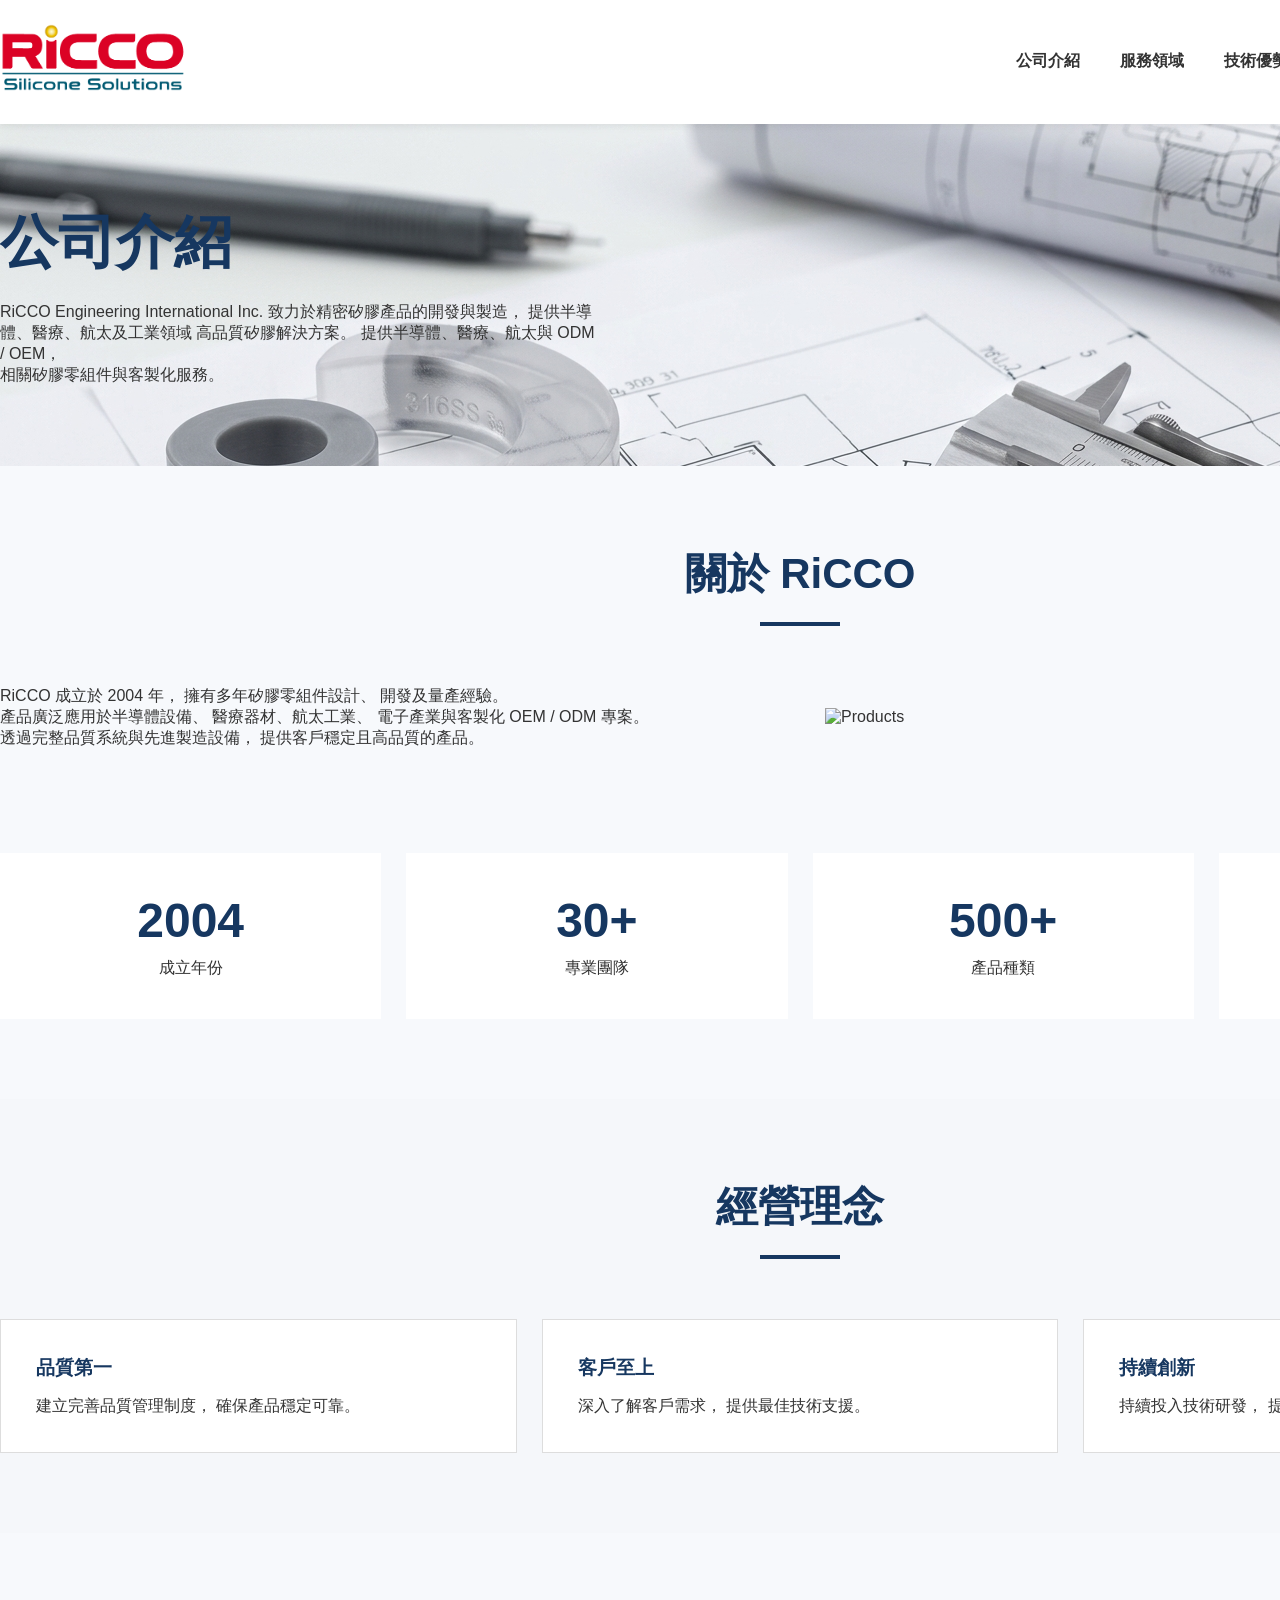
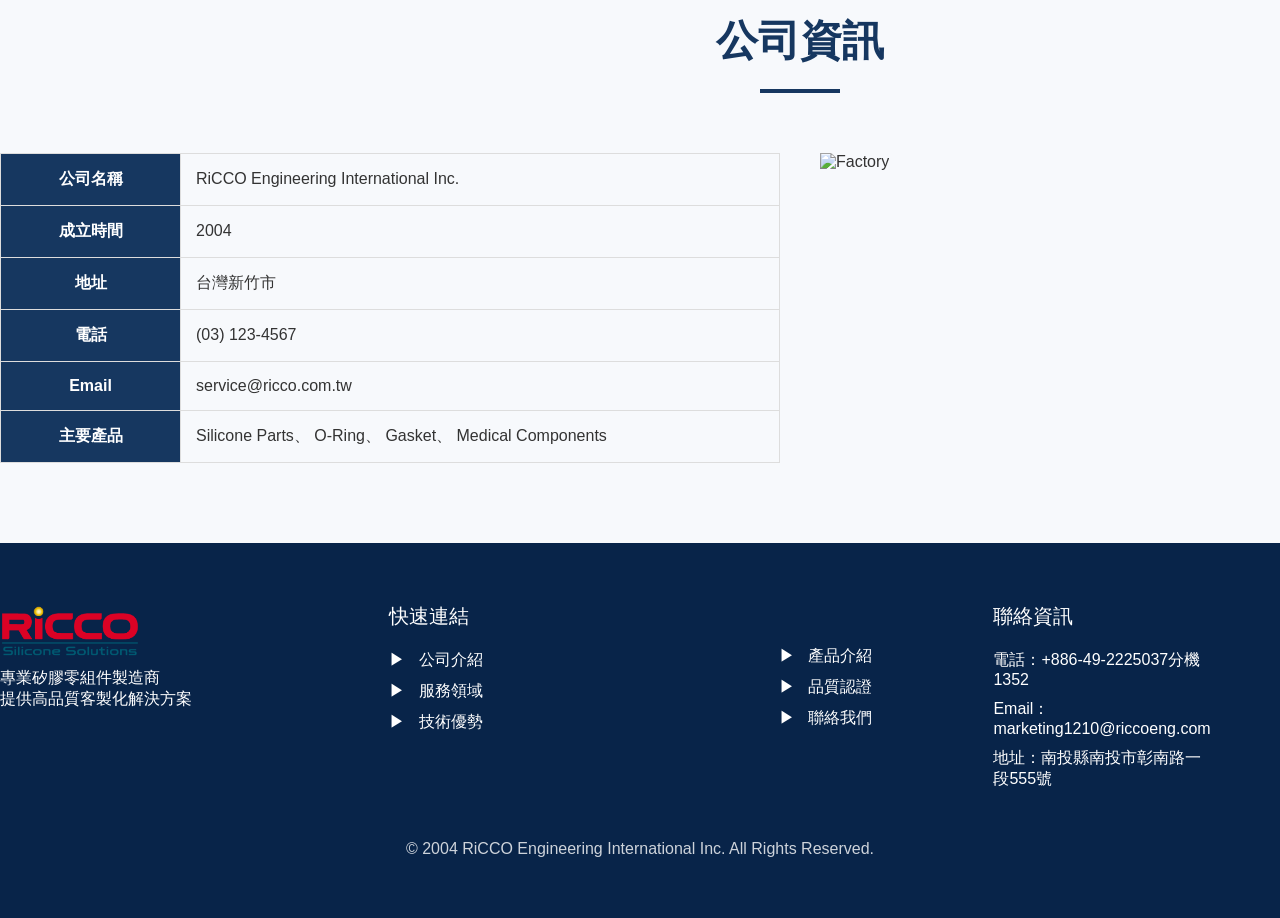
==== company.html @ f5ce6736 "Add files via upload" ====
<!DOCTYPE html>
<html lang="zh-Hant">

<head>
<meta charset="UTF-8">
<meta name="viewport" content="width=device-width, initial-scale=1.0">

<title>公司介紹 | RiCCO Engineering</title>

<link rel="stylesheet" href="css/style.css">

</head>

<body>

<!-- Header -->

<header>
    <div class="navbar">

        <div class="logo">
		<a href="index.html">
			<img src="images/RiCCO-LOGO(去背).png" alt="回到首頁" width="40%">
		</a>
        </div>

        <ul class="menu">
            <li><a href="company.html">公司介紹</a></li>
            <li><a href="#">服務領域</a></li>
            <li><a href="#">技術優勢</a></li>
            <li><a href="product.html">產品介紹</a></li>
            <li><a href="quality.html">品質認證</a></li>	
            <li><a href="#">聯絡我們</a></li>
        </ul>

    </div>
</header>

<!-- Banner -->

<section class="company-banner"
style="background-image:url('images/客製開發件.png');">

<div class="hero-content">
	<div class="hero-text">
		<h1>
			公司介紹
		</h1>
		<p> 
			RiCCO Engineering International Inc.
            致力於精密矽膠產品的開發與製造&#65292;
            提供半導體&#12289;醫療&#12289;航太及工業領域
            高品質矽膠解決方案。
		
		
		提供半導體&#12289;醫療&#12289;航太與 ODM / OEM&#65292;<br>
			相關矽膠零組件與客製化服務&#12290;
		</p>
	</div>	
</div>

</section>

<!-- About -->



<!-- Company Statistics -->

<section class="company-statistics">

    <div class="container">

        <h2 class="section-title">
            關於 RiCCO
        </h2>	
		
		
		<div class="about-grid">
		<div>
			<p>
				RiCCO 成立於 2004 年，
				擁有多年矽膠零組件設計、
				開發及量產經驗。
			</p>
			<p>
				產品廣泛應用於半導體設備、
				醫療器材、航太工業、
				電子產業與客製化 OEM / ODM 專案。
			</p>
			<p>
				透過完整品質系統與先進製造設備，
				提供客戶穩定且高品質的產品。
			</p>
		</div>

		<div>
			<img src="images/product-family.jpg"
				 alt="Products">
		</div>
		<br>
		<br>
		<br>
        </div>
		
		
		
		
		
		

        <div class="stats-grid">

            <div class="stat-card">

                <div class="number">
                    2004
                </div>

                <div class="title">
                    成立年份
                </div>

            </div>

            <div class="stat-card">

                <div class="number">
                    30+
                </div>

                <div class="title">
                    專業團隊
                </div>

            </div>

            <div class="stat-card">

                <div class="number">
                    500+
                </div>

                <div class="title">
                    產品種類
                </div>

            </div>

            <div class="stat-card">

                <div class="number">
                    15+
                </div>

                <div class="title">
                    外銷國家
                </div>

            </div>

        </div>

    </div>

</section>

<!-- Vision -->

<section class="vision-section">

    <div class="container">

        <h2 class="section-title">
            經營理念
        </h2>

        <div class="vision-grid">

            <div class="vision-card">

                <h3>品質第一</h3>

                <p>
                    建立完善品質管理制度，
                    確保產品穩定可靠。
                </p>

            </div>

            <div class="vision-card">

                <h3>客戶至上</h3>

                <p>
                    深入了解客戶需求，
                    提供最佳技術支援。
                </p>

            </div>

            <div class="vision-card">

                <h3>持續創新</h3>

                <p>
                    持續投入技術研發，
                    提升市場競爭力。
                </p>

            </div>

        </div>

    </div>

</section>

<!-- Factory Information -->

<section class="company-information">

    <div class="container">

        <h2 class="section-title">
            公司資訊
        </h2>

        <div class="info-grid">

            <div>

                <table class="info-table">

                    <tr>
                        <th>公司名稱</th>
                        <td>RiCCO Engineering International Inc.</td>
                    </tr>

                    <tr>
                        <th>成立時間</th>
                        <td>2004</td>
                    </tr>

                    <tr>
                        <th>地址</th>
                        <td>台灣新竹市</td>
                    </tr>

                    <tr>
                        <th>電話</th>
                        <td>(03) 123-4567</td>
                    </tr>

                    <tr>
                        <th>Email</th>
                        <td>service@ricco.com.tw</td>
                    </tr>

                    <tr>
                        <th>主要產品</th>
                        <td>
                            Silicone Parts、
                            O-Ring、
                            Gasket、
                            Medical Components
                        </td>
                    </tr>

                </table>

            </div>

            <div>

                <img src="images/factory.jpg"
                     class="factory-image"
                     alt="Factory">

            </div>

        </div>

    </div>

</section>

<!-- Footer -->

<footer>

<div class="footer-grid">

<div>
	<div class="logo">
	<img src="images/RiCCO-LOGO(去背).png" width="40%">
	</div>

<p>
專業矽膠零組件製造商<br>提供高品質客製化解決方案
</p>
</div>

<div>
<div class="footer-title">快速連結</div>
<ul>
<li>&#9654 &nbsp; 公司介紹</li>
<li>&#9654 &nbsp; 服務領域</li>
<li>&#9654 &nbsp; 技術優勢</li>
</ul>
</div>

<div>
<div class="footer-title">&nbsp;</div>
<ul>
<li>&#9654 &nbsp; 產品介紹</li>
<li>&#9654 &nbsp; 品質認證</li>
<li>&#9654 &nbsp; 聯絡我們</li>
</ul>
</div>

<div>
<div class="footer-title">聯絡資訊</div>
<ul>
<li>電話：+886-49-2225037分機1352</li>
<li>Email：marketing1210@riccoeng.com</li>
<li>地址：南投縣南投市彰南路一段555號</li>
</ul>
</div>

</div>

<div class="copyright">
© 2004 RiCCO Engineering International Inc. All Rights Reserved.
</div>

</footer>

</body>

</html>
---- css/style.css ----
*{
    margin:0;
    padding:0;
    box-sizing:border-box;
    font-family:'Inter', 'Noto Sans TC',sans-serif;
}

body{
    background:#f5f7fa;
    color:#333;
}


/* ===== Header ===== */

header{
    background:#fff;
    box-shadow:0 2px 8px rgba(0,0,0,.08);
    position:sticky;
    top:0;
    z-index:1000;
}

.navbar{
    width:1600px; /* 1200px */
    margin:auto;
    display:flex;
    justify-content:space-between;
    align-items:center;
    padding:20px 0;
}

.logo{
    font-size:40px;
    font-weight:bold;
    color:#d71920;
}

.logo span{
    color:#004a99;
    display:block;
    font-size:18px;
}

.menu{
    display:flex;
    list-style:none;
    gap:40px;
}

.menu a{
    text-decoration:none;
    color:#333;
    font-weight:600;
}

.menu a:hover{
    color:#0b4ea2;
}

/* ===== Hero ===== */

.hero{
    height:400px;  /* 650px */
    background-size:cover;
    background-position:center;
    display:flex;
    align-items:center;
}

/*

.hero{
    height:400px; 
    background:    
    url('images/官網首頁.png')
    center/cover;
}

*/

.hero-content{
    width:1600px; /* 1200px */
    margin:auto;
    height:100%;
    display:flex;
    align-items:center;
}

.hero-text{
    max-width:600px;
}

.hero-small{
    color:#6c7a89;
    letter-spacing:2px;
    margin-bottom:20px;
}

.hero h1{
    font-size:64px;
    color:#1b315a;
    line-height:1.3;
}

.hero p{
    margin-top:25px;
    line-height:2;
    font-size:18px;
}

.btn{
    display:inline-block;
    margin-top:35px;
    padding:14px 40px;
    background:#163760;
    color:white;
    text-decoration:none;
}

/* ===== Section ===== */

section{
    padding:80px 0;
}

.container{
    width:1600px; /* 1200px */
    margin:auto;
}

.section-title{
    text-align:center;
    font-size:42px;
    color:#163760;
    margin-bottom:60px;
}

.section-title:after{
    content:"";
    display:block;
    width:80px;
    height:4px;
    background:#163760;
    margin:20px auto;
}

/* ===== Services ===== */

.services{
    display:grid;
    grid-template-columns:repeat(4,1fr);
    gap:30px;
}

.card{
    background:white;
    overflow:hidden;
    box-shadow:0 5px 15px rgba(0,0,0,.08);
    transition:.3s;
}

.card:hover{
    transform:translateY(-8px);
}

.card img{
    width:100%;
    height:220px;
    object-fit:cover;
}

.card-body{
    padding:25px;
    text-align:center;
}

.card-body h3{
    color:#163760;
    margin-bottom:15px;
}




/* ===== Advantages ===== */

.advantages{
    display:grid;
    grid-template-columns:repeat(4,1fr);
    gap:40px;
}

.adv{
	display:flex;
    text-align:center;
    background:white;
    padding:40px 20px;
	gap: 12px;	
	
}

.icon{
    font-size:50px;
    color:#163760;
    margin-bottom:20px;
}

.display-v{
	display:flex;
	flex-direction: column;
	align-items: flex-start;	
}


.adv h4{
    margin-bottom:15px;
}

/* ===== Certifications ===== */

.cert-area{
    background:#eef3f8;
}

.certs{
    display:grid;
    grid-template-columns:repeat(5,1fr);
    gap:20px;
}

.cert{
    background:white;
    padding:30px;
    text-align:center;
}

.cert img{
    width:90px;
    margin-bottom:15px;
}

/* ===== Footer ===== */

footer{
    background:#082449;
    color:white;
    padding:60px 0;
}

.footer-grid{
    width:1600px;  /* 1200px */
    margin:auto;
    display:grid;
    grid-template-columns:2fr 2fr 1fr 1fr 2fr;
    gap:40px;
}

.footer-title{
    margin-bottom:20px;
    font-size:20px;
}

footer ul{
    list-style:none;
}

footer li{
    margin-bottom:10px;
}

footer a{
    color:white;
    text-decoration:none;
}

.copyright{
    text-align:center;
    margin-top:40px;
    opacity:.8;
}

/* ===== Responsive ===== */

@media(max-width:1200px){

.container,
.navbar,
.footer-grid,
.hero-content{
    width:95%;
}

.services,
.advantages,
.certs{
    grid-template-columns:repeat(2,1fr);
}

.hero h1{
    font-size:48px;
}
}

@media(max-width:768px){

.menu{
    display:none;
}

.services,
.advantages,
.certs{
    grid-template-columns:1fr;
}

.hero{
    height:500px;
}

.hero h1{
    font-size:36px;
}

}

/* =========================
   Quality Page
========================= */
/*
.quality-banner{
    background:#eef4fa;
    padding:80px 0;
}
*/
.quality-banner{
    height:400px;  /* 650px */
    background-size:cover;
    background-position:center;
    display:flex;
    align-items:center;
}

.quality-banner h1{
    color:#163760;
    font-size:58px;
}

.cert-summary{
    padding:80px 0;
}

.cert-icons{
    display:grid;
    grid-template-columns:repeat(5,1fr);
    gap:25px;
}

.cert-icon{
    background:white;
    border:1px solid #ddd;
    text-align:center;
    padding:30px;
}

.cert-icon img{
    height:80px;
    margin:auto;
}

.cert-gallery{
    background:#fafafa;
    padding:80px 0;
}

.gallery-grid{
    display:grid;
    grid-template-columns:repeat(4,1fr);
    gap:25px;
}

.gallery-card{
    background:white;
    border:1px solid #ddd;
}

.gallery-card img{
    height:280px;
    width:100%;
    object-fit:contain;
}

.gallery-info{
    padding:20px;
}


/* =========================
   Product Page
========================= */

/*
.product-banner{
    background:#eef4fa;
    padding:80px 0;
}
*/

.product-banner{
    height:400px;  /* 650px */
    background-size:cover;
    background-position:center;
    display:flex;
    align-items:center;
}

.product-banner h1{
    color:#163760;
    font-size:58px;
}

.product-category{
    padding:80px 0;
}

.category-grid{
    display:grid;
    grid-template-columns:repeat(3,1fr);
    gap:25px;
}

.category-card{
    border:1px solid #ddd;
    background:white;
    transition:.3s;
}

.category-card:hover{
    transform:translateY(-5px);
}

.category-card.active{
    border:3px solid #163760;
}

.category-card img{
    height:220px;
    width:100%;
    object-fit:cover;
}

.category-card h3{
    padding:15px;
    color:#163760;
}

.category-card p{
    padding:0 15px 20px;
}

/* =========================
   Product Gallery
========================= */

.product-section{
    background:#fafafa;
    padding:80px 0;
}

.product-grid{
    display:grid;
    grid-template-columns:repeat(4,1fr);
    gap:25px;
}

.product-card{
    background:white;
    border:1px solid #ddd;
    text-align:center;
    padding:20px;
}

.product-card img{
    height:180px;
    object-fit:contain;
}

/* =========================
   Custom Capability
========================= */

.custom-section{
    padding:80px 0;
}

.custom-grid{
    display:grid;
    grid-template-columns:repeat(4,1fr);
    gap:25px;
}

.custom-item{
    background:white;
    border:1px solid #ddd;
    text-align:center;
    padding:30px;
}

.custom-item .icon{
    font-size:48px;
    margin-bottom:15px;
}


/* =========================
   Company Banner
========================= */

.company-banner{
    background:#eef4fa;
    padding:80px 0;
}

.company-banner-grid{
    display:grid;
    grid-template-columns:1fr 1fr;
    gap:50px;
    align-items:center;
}

.company-banner h1{
    font-size:58px;
    color:#163760;
    margin-bottom:20px;
}

/* =========================
   About Company
========================= */

.about-company{
    padding:80px 0;
}

.about-grid{
    display:grid;
    grid-template-columns:1fr 1fr;
    gap:50px;
    align-items:center;
}

.about-grid h2{
    color:#163760;
    margin-bottom:20px;
}

/* =========================
   Company Statistics
========================= */

.company-statistics{
    background:#f7f9fc;
    padding:80px 0;
}

.stats-grid{
    display:grid;
    grid-template-columns:repeat(4,1fr);
    gap:25px;
}

.stat-card{
    background:white;
    text-align:center;
    padding:40px 20px;
}

.stat-card .number{
    font-size:48px;
    color:#163760;
    font-weight:bold;
}

.stat-card .title{
    margin-top:10px;
}

/* =========================
   Vision
========================= */

.vision-section{
    padding:80px 0;
}

.vision-grid{
    display:grid;
    grid-template-columns:repeat(3,1fr);
    gap:25px;
}

.vision-card{
    background:white;
    border:1px solid #ddd;
    padding:35px;
}

.vision-card h3{
    color:#163760;
    margin-bottom:15px;
}

/* =========================
   Company Info
========================= */

.company-information{
    background:#f7f9fc;
    padding:80px 0;
}

.info-grid{
    display:grid;
    grid-template-columns:1fr 1fr;
    gap:40px;
}

.info-table{
    width:100%;
    border-collapse:collapse;
}

.info-table th{
    background:#163760;
    color:white;
    width:180px;
}

.info-table th,
.info-table td{
    border:1px solid #ddd;
    padding:15px;
}

.factory-image{
    width:100%;
    height:100%;
    object-fit:cover;
}
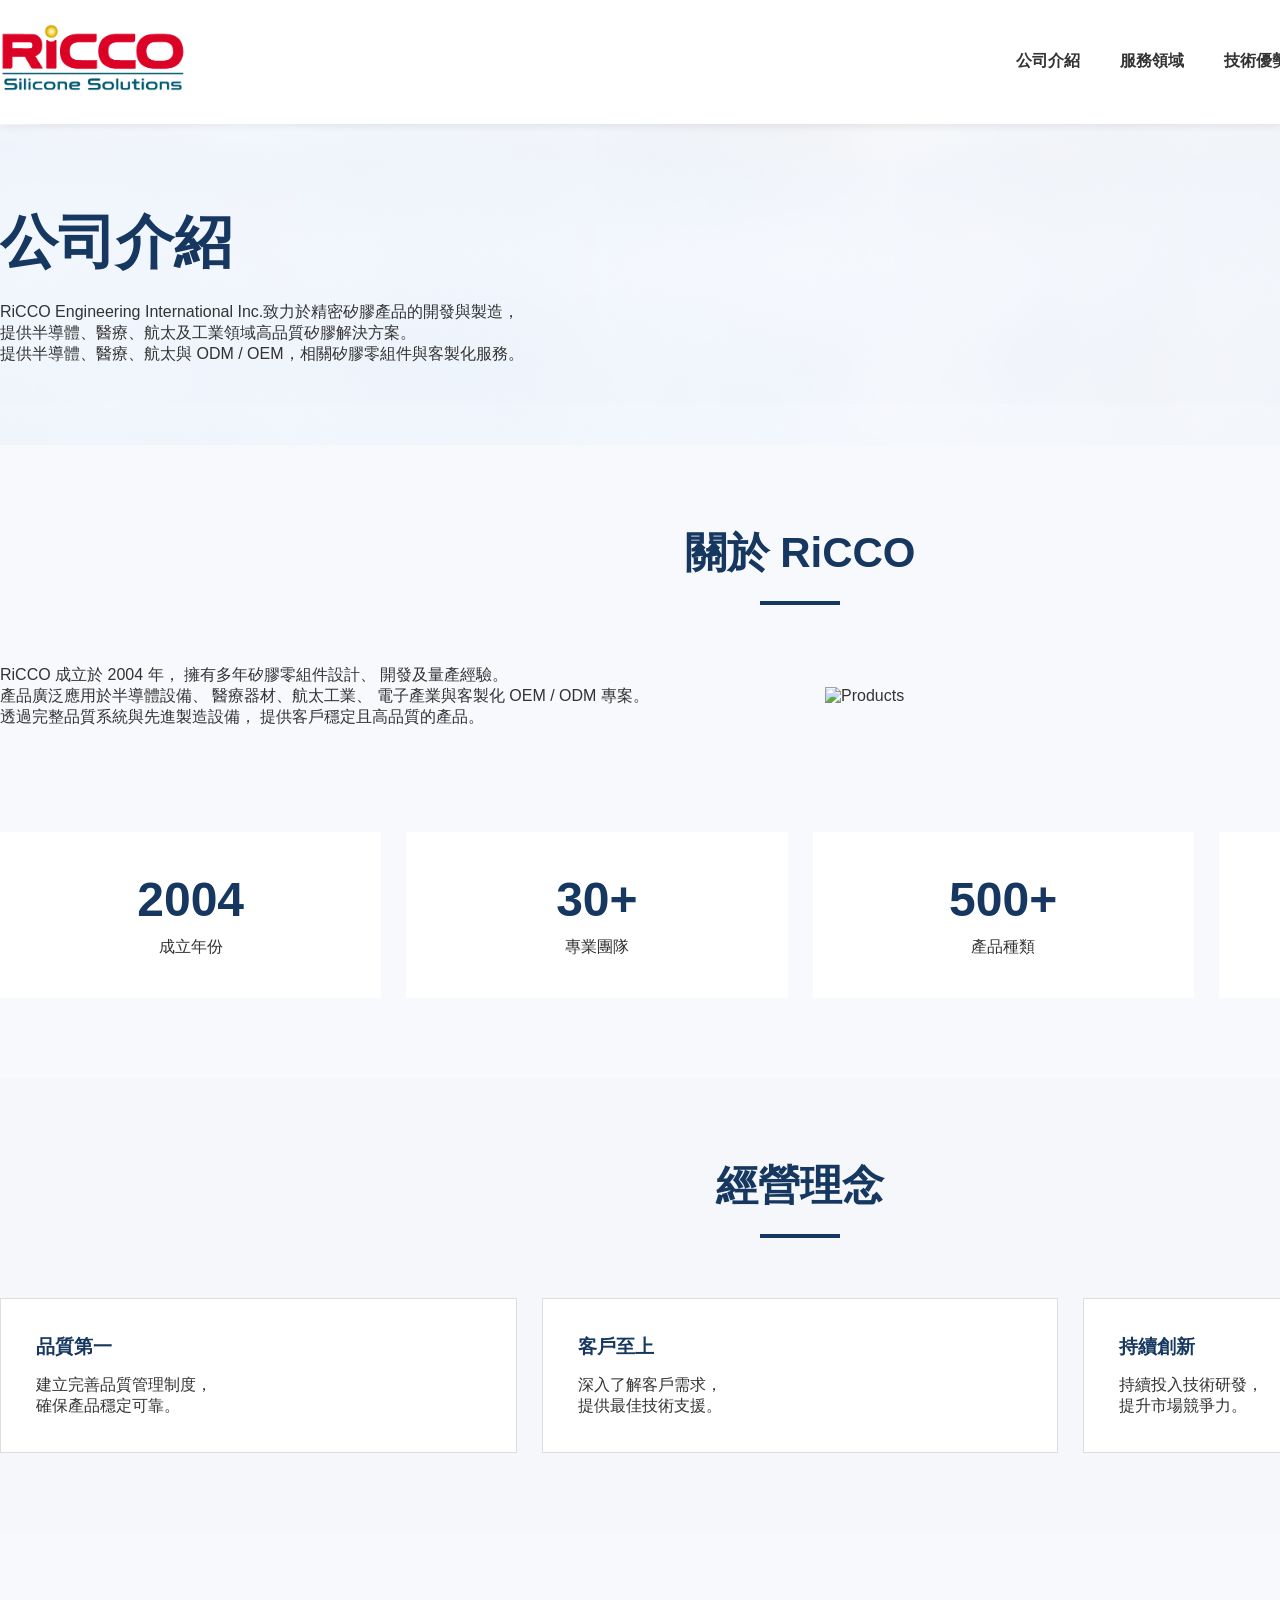
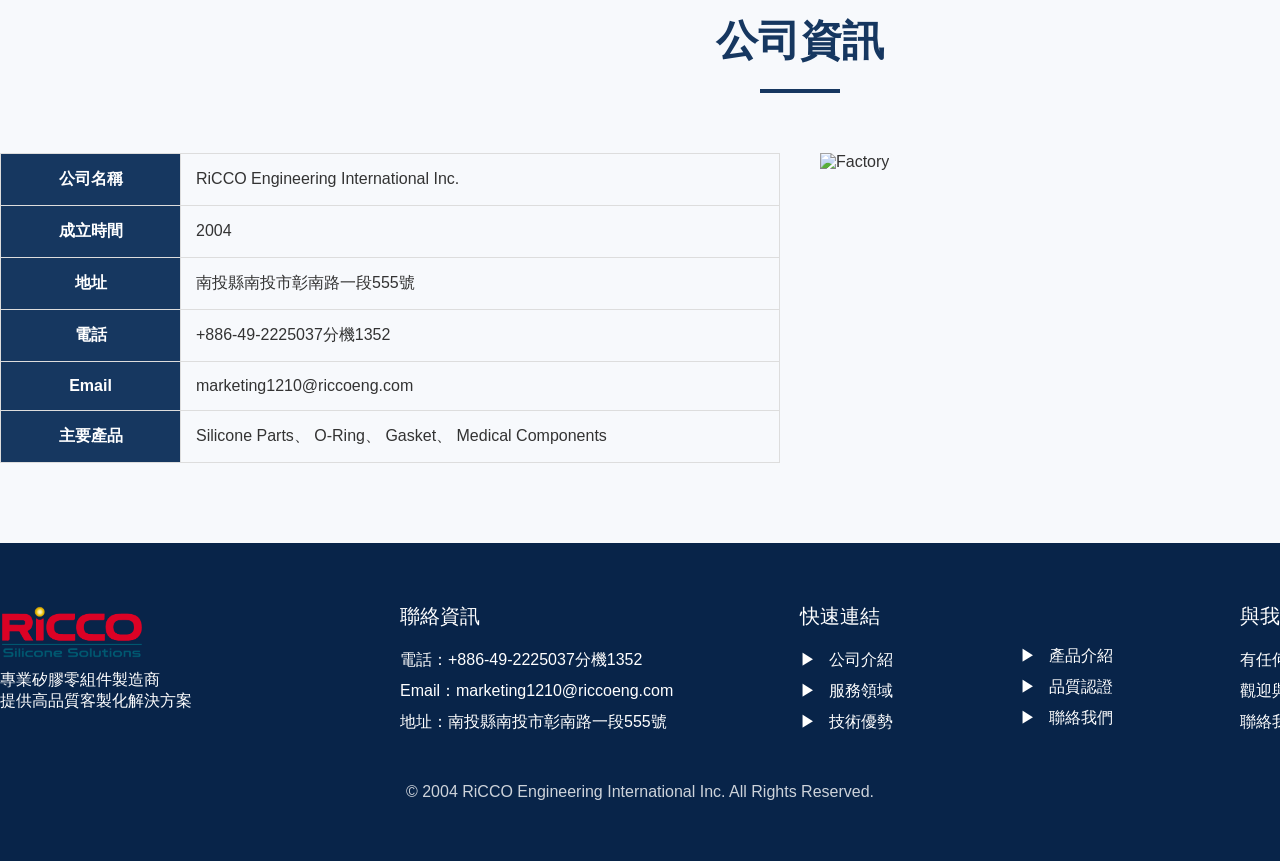
==== commit c23bd92c: "Add files via upload" ====
--- a/company.html
+++ b/company.html
@@ -39,7 +39,7 @@
 <!-- Banner -->
 
 <section class="company-banner"
-style="background-image:url('images/客製開發件.png');">
+style="background-image:url('images/官網首頁.png');">
 
 <div class="hero-content">
 	<div class="hero-text">
@@ -47,17 +47,13 @@
 			公司介紹
 		</h1>
 		<p> 
-			RiCCO Engineering International Inc.
-            致力於精密矽膠產品的開發與製造&#65292;
-            提供半導體&#12289;醫療&#12289;航太及工業領域
-            高品質矽膠解決方案。
-		
-		
-		提供半導體&#12289;醫療&#12289;航太與 ODM / OEM&#65292;<br>
-			相關矽膠零組件與客製化服務&#12290;
+			RiCCO Engineering International Inc.致力於精密矽膠產品的開發與製造&#65292;<br>
+			提供半導體&#12289;醫療&#12289;航太及工業領域高品質矽膠解決方案&#12290;<br>
+			提供半導體&#12289;醫療&#12289;航太與 ODM / OEM&#65292;相關矽膠零組件與客製化服務&#12290;
 		</p>
 	</div>	
 </div>
+
 
 </section>
 
@@ -182,7 +178,7 @@
                 <h3>品質第一</h3>
 
                 <p>
-                    建立完善品質管理制度，
+                    建立完善品質管理制度，<br>
                     確保產品穩定可靠。
                 </p>
 
@@ -193,7 +189,7 @@
                 <h3>客戶至上</h3>
 
                 <p>
-                    深入了解客戶需求，
+                    深入了解客戶需求，<br>
                     提供最佳技術支援。
                 </p>
 
@@ -204,7 +200,7 @@
                 <h3>持續創新</h3>
 
                 <p>
-                    持續投入技術研發，
+                    持續投入技術研發，<br>
                     提升市場競爭力。
                 </p>
 
@@ -244,17 +240,17 @@
 
                     <tr>
                         <th>地址</th>
-                        <td>台灣新竹市</td>
+                        <td>南投縣南投市彰南路一段555號</td>
                     </tr>
 
                     <tr>
                         <th>電話</th>
-                        <td>(03) 123-4567</td>
+                        <td>+886-49-2225037分機1352</td>
                     </tr>
 
                     <tr>
                         <th>Email</th>
-                        <td>service@ricco.com.tw</td>
+                        <td>marketing1210@riccoeng.com</td>
                     </tr>
 
                     <tr>
@@ -289,50 +285,60 @@
 
 <footer>
 
-<div class="footer-grid">
-
-<div>
-	<div class="logo">
-	<img src="images/RiCCO-LOGO(去背).png" width="40%">
+	<div class="footer-grid">
+
+		<div>
+			<div class="logo">
+			<img src="images/RiCCO-LOGO(去背).png" width="40%">
+			</div>
+
+			<p>
+			專業矽膠零組件製造商<br>提供高品質客製化解決方案
+			</p>
+		</div>
+		
+		<div>
+			<div class="footer-title">聯絡資訊</div>
+			<ul>
+			<li>電話：+886-49-2225037分機1352</li>
+			<li>Email：marketing1210@riccoeng.com</li>
+			<li>地址：南投縣南投市彰南路一段555號</li>
+			</ul>
+		</div>
+
+		<div>
+			<div class="footer-title">快速連結</div>
+			<ul>
+			<li><a href="company.html">&#9654 &nbsp; 公司介紹</a></li>
+			<li>&#9654 &nbsp; 服務領域</li>
+			<li>&#9654 &nbsp; 技術優勢</li>
+			</ul>
+		</div>
+
+		<div>
+			<div class="footer-title">&nbsp;</div>
+			<ul>
+			<li><a href="product.html">&#9654 &nbsp; 產品介紹</a></li>
+			<li><a href="quality.html">&#9654 &nbsp; 品質認證</a></li>
+			<li>&#9654 &nbsp; 聯絡我們</li>
+			</ul>
+		</div>		
+
+		<div>
+			<div class="footer-title">與我們聯繫</div>
+			<ul>
+			<li>有任何需求或問題？</li>
+			<li>觀迎與我們聯繫！</li>
+			<li>聯絡我們</li>
+			</ul>
+		</div>
+
+
 	</div>
 
-<p>
-專業矽膠零組件製造商<br>提供高品質客製化解決方案
-</p>
-</div>
-
-<div>
-<div class="footer-title">快速連結</div>
-<ul>
-<li>&#9654 &nbsp; 公司介紹</li>
-<li>&#9654 &nbsp; 服務領域</li>
-<li>&#9654 &nbsp; 技術優勢</li>
-</ul>
-</div>
-
-<div>
-<div class="footer-title">&nbsp;</div>
-<ul>
-<li>&#9654 &nbsp; 產品介紹</li>
-<li>&#9654 &nbsp; 品質認證</li>
-<li>&#9654 &nbsp; 聯絡我們</li>
-</ul>
-</div>
-
-<div>
-<div class="footer-title">聯絡資訊</div>
-<ul>
-<li>電話：+886-49-2225037分機1352</li>
-<li>Email：marketing1210@riccoeng.com</li>
-<li>地址：南投縣南投市彰南路一段555號</li>
-</ul>
-</div>
-
-</div>
-
-<div class="copyright">
-© 2004 RiCCO Engineering International Inc. All Rights Reserved.
-</div>
+	<div class="copyright">
+	© 2004 RiCCO Engineering International Inc. All Rights Reserved.
+	</div>
 
 </footer>
 
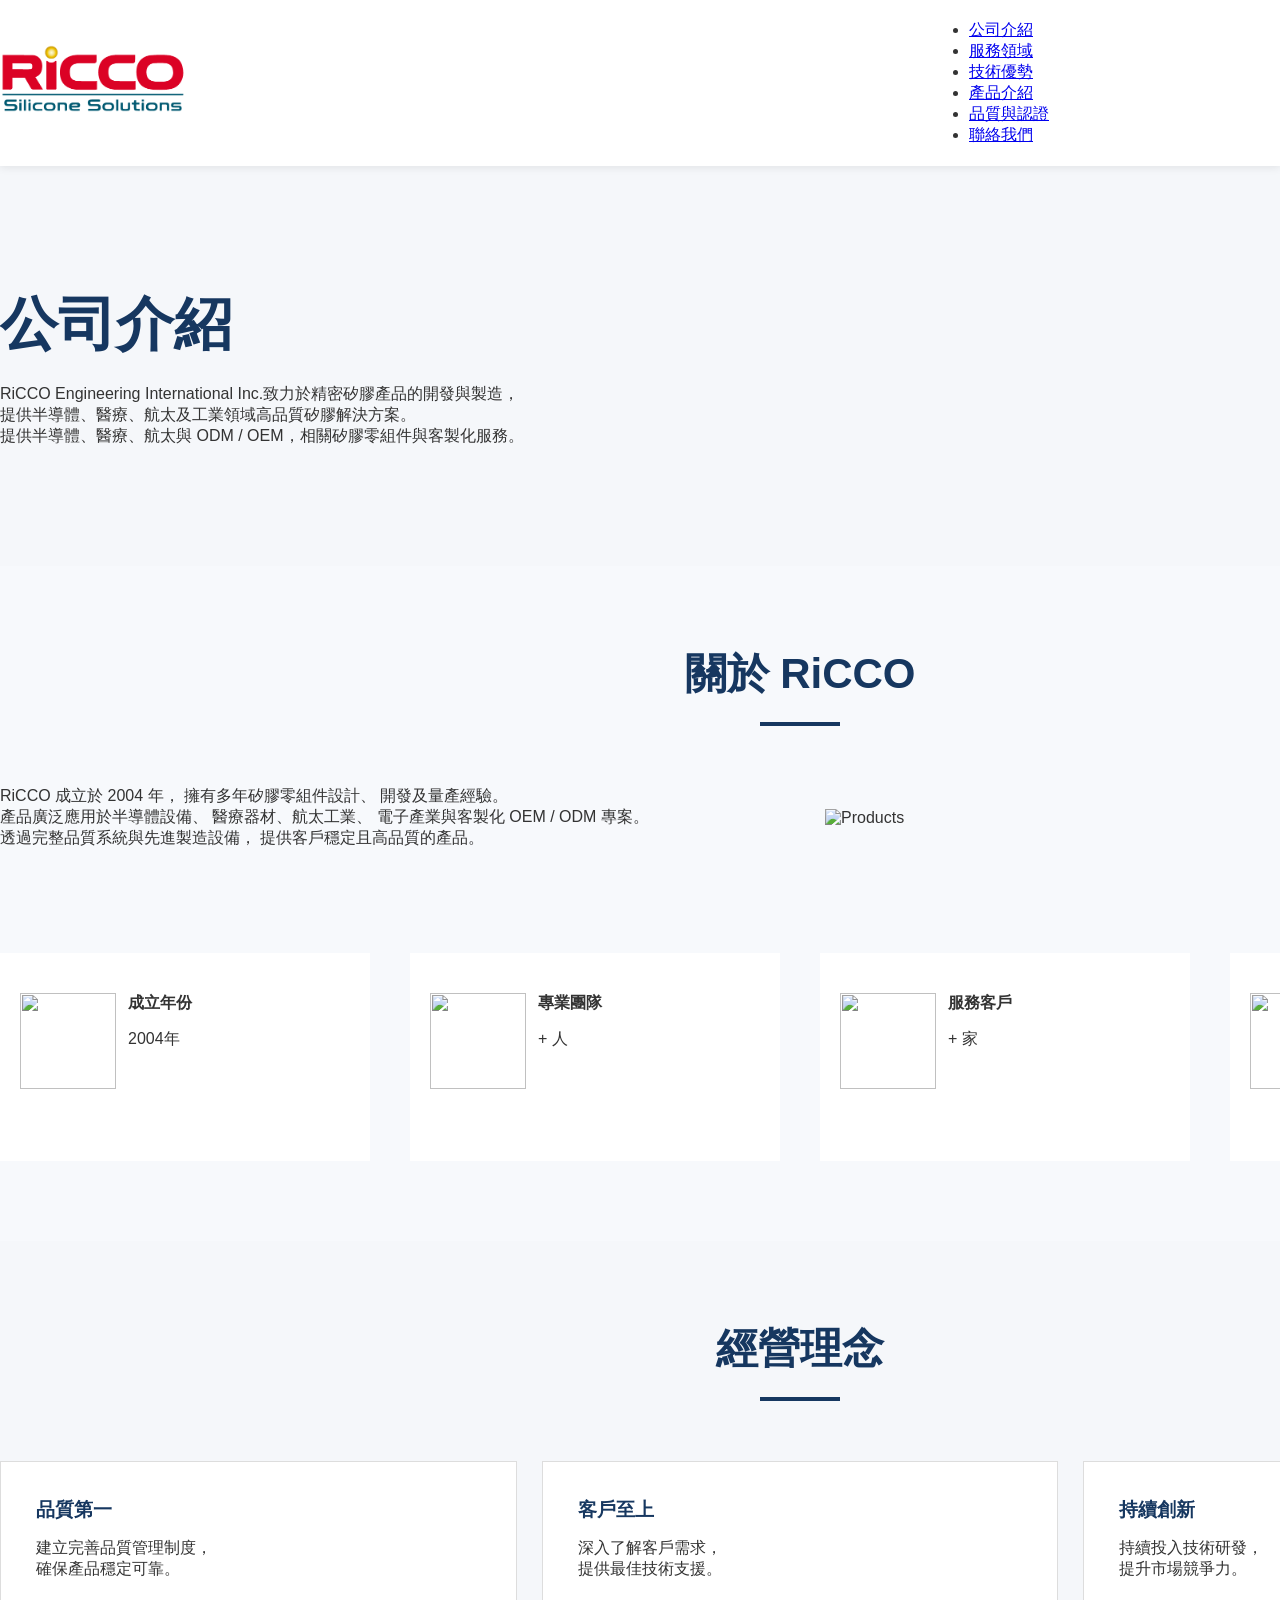
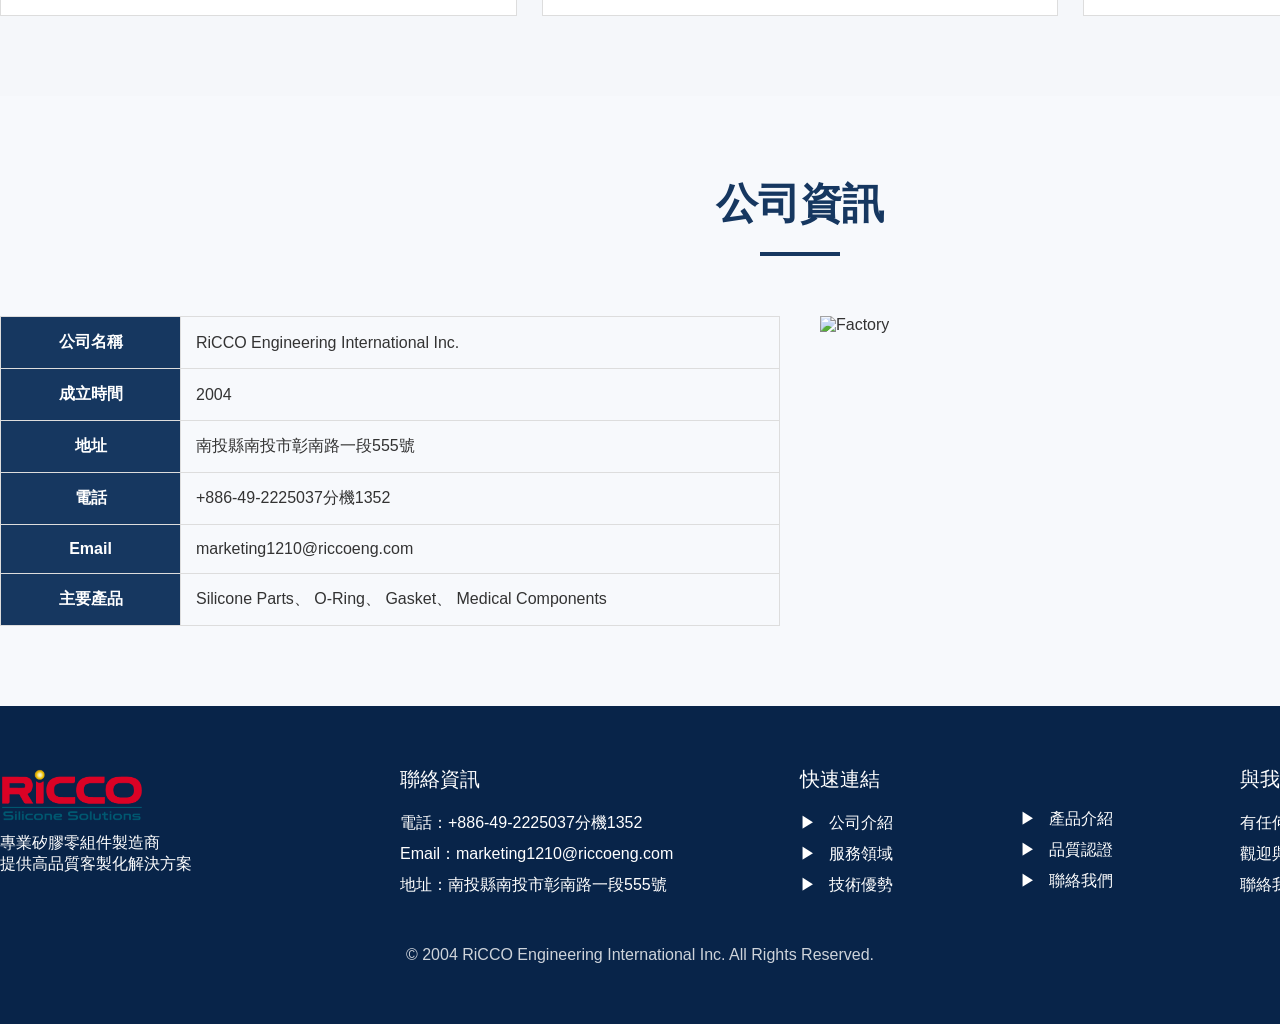
==== commit b1d6448b: "Add files via upload" ====
--- a/company.html
+++ b/company.html
@@ -6,7 +6,7 @@
 <meta name="viewport" content="width=device-width, initial-scale=1.0">
 
 <title>公司介紹 | RiCCO Engineering</title>
-
+<link rel="icon" href="images/favicon.ico" type="image/x-icon">
 <link rel="stylesheet" href="css/style.css">
 
 </head>
@@ -16,30 +16,65 @@
 <!-- Header -->
 
 <header>
+
     <div class="navbar">
 
         <div class="logo">
 		<a href="index.html">
 			<img src="images/RiCCO-LOGO(去背).png" alt="回到首頁" width="40%">
-		</a>
+		</a>		
         </div>
-
-        <ul class="menu">
-            <li><a href="company.html">公司介紹</a></li>
-            <li><a href="#">服務領域</a></li>
-            <li><a href="#">技術優勢</a></li>
-            <li><a href="product.html">產品介紹</a></li>
-            <li><a href="quality.html">品質認證</a></li>	
-            <li><a href="#">聯絡我們</a></li>
-        </ul>
+		
+		<!-- HTML 選單結構 -->
+		<ul class="nav-menu">			
+			<li class="nav-item"><a href="company.html" class="nav-link  active" onclick="setActive(this)">公司介紹</a></li>
+			<li class="nav-item"><a href="#" class="nav-link" onclick="setActive(this)">服務領域</a></li>
+			<li class="nav-item"><a href="#" class="nav-link" onclick="setActive(this)">技術優勢</a></li>
+			<li class="nav-item"><a href="product.html" class="nav-link" onclick="setActive(this)">產品介紹</a></li>
+			<li class="nav-item"><a href="quality.html" class="nav-link" onclick="setActive(this)">品質與認證</a></li>
+			<li class="nav-item"><a href="#" class="nav-link" onclick="setActive(this)">聯絡我們</a></li>			
+		</ul>
+		
+		<!-- HTML 選單結構 -->
+		<ul class="nav-menu">	
+			<li class="nav-item"><a href="#" class="nav-link2 active" onclick="setActive2(this)">繁中</a></li>
+			<li class="nav-item"><a href="#" class="nav-link2" onclick="setActive2(this)">EN</a></li>
+			<li class="nav-item"><a href="#" class="nav-link2" onclick="setActive2(this)">日本語</a></li>
+			
+		</ul>
+
+		<!-- JavaScript 切換點擊狀態 -->
+		<script>
+			function setActive(element) {
+				// 移除所有項目的 active 類別
+				document.querySelectorAll('.nav-link').forEach(link => {
+					link.classList.remove('active');
+				});
+				// 為當前點擊的項目加上 active 類別
+				element.classList.add('active');
+			}
+		</script>
+		
+		<!-- JavaScript 切換點擊狀態 -->
+		<script>
+			function setActive2(element) {
+				// 移除所有項目的 active 類別
+				document.querySelectorAll('.nav-link2').forEach(link => {
+					link.classList.remove('active');
+				});
+				// 為當前點擊的項目加上 active 類別
+				element.classList.add('active');
+			}
+		</script>		
 
     </div>
+	
 </header>
 
 <!-- Banner -->
 
 <section class="company-banner"
-style="background-image:url('images/官網首頁.png');">
+style="background-image:url('images/公司介紹封面.png');">
 
 <div class="hero-content">
 	<div class="hero-text">
@@ -101,61 +136,95 @@
 		
 		
 		
-		
-		
-		
-
+        <!--
         <div class="stats-grid">
-
-            <div class="stat-card">
-
+            <div class="stat-card">			
+				<div class="icon">
+					<img src="images/成立年份icon.png" width="96" height="96">
+				</div>
                 <div class="number">
                     2004
                 </div>
-
                 <div class="title">
                     成立年份
                 </div>
-
-            </div>
-
-            <div class="stat-card">
-
+            </div>
+            <div class="stat-card">			
+				<div class="icon">
+					<img src="images/專業團隊icon.png" width="96" height="96">
+				</div>
                 <div class="number">
                     30+
                 </div>
-
                 <div class="title">
                     專業團隊
                 </div>
-
-            </div>
-
-            <div class="stat-card">
-
+            </div>
+            <div class="stat-card">			
+				<div class="icon">
+					<img src="images/產品種類icon.png" width="96" height="96">
+				</div>
                 <div class="number">
                     500+
                 </div>
-
                 <div class="title">
-                    產品種類
-                </div>
-
-            </div>
-
-            <div class="stat-card">
-
+                    服務客戶
+                </div>
+            </div>
+            <div class="stat-card">			
+				<div class="icon">
+					<img src="images/產品種類icon.png" width="96" height="96">
+				</div>
                 <div class="number">
                     15+
                 </div>
-
                 <div class="title">
                     外銷國家
                 </div>
-
-            </div>
-
+            </div>
         </div>
+		-->
+		
+		<div class="advantages">
+			<div class="adv">
+				<div class="icon">
+				<img src="images/成立年份icon.png" width="96" height="96">
+				</div>
+				<div class="display-v">
+				<h4>成立年份</h4>
+				<p>2004年</p>			
+				</div>
+			</div>
+			<div class="adv">
+				<div class="icon">
+				<img src="images/專業團隊icon.png" width="96" height="96">
+				</div>
+				<div class="display-v">
+				<h4>專業團隊</h4>
+				<p>+ 人</p>			
+				</div>
+			</div>
+			<div class="adv">
+				<div class="icon">
+				<img src="images/產品種類icon.png" width="96" height="96">
+				</div>
+				<div class="display-v">
+				<h4>服務客戶</h4>
+				<p>+ 家</p>				
+				</div>
+			</div>
+			<div class="adv">
+				<div class="icon">
+				<img src="images/產品種類icon.png" width="96" height="96">
+				</div>
+				<div class="display-v">
+				<h4>外銷國家</h4>
+				<p>+ 國</p>				
+				</div>
+			</div>			
+		</div>
+		
+		
 
     </div>
 
@@ -320,7 +389,7 @@
 			<ul>
 			<li><a href="product.html">&#9654 &nbsp; 產品介紹</a></li>
 			<li><a href="quality.html">&#9654 &nbsp; 品質認證</a></li>
-			<li>&#9654 &nbsp; 聯絡我們</li>
+			<li><a href="https://www.surveycake.com/s/nxPva" target="_blank">&#9654 &nbsp; 聯絡我們</a></li>
 			</ul>
 		</div>		
 
@@ -329,7 +398,7 @@
 			<ul>
 			<li>有任何需求或問題？</li>
 			<li>觀迎與我們聯繫！</li>
-			<li>聯絡我們</li>
+			<li><a href="https://www.surveycake.com/s/nxPva" target="_blank"> 聯絡我們</a></li>
 			</ul>
 		</div>
 
--- a/css/style.css
+++ b/css/style.css
@@ -145,6 +145,14 @@
     margin:20px auto;
 }
 
+.center-floating-icon {
+  /* position: absolute;  絕對定位 */
+  z-index: 2; /* 確保圖案在最上層 */
+  /* top: 50%;  先移至容器正中央 */
+  /* transform: translate(-50%, -50%);  精準對齊中心點 */
+}
+
+
 /* ===== Services ===== */
 
 .services{
@@ -217,6 +225,10 @@
     margin-bottom:15px;
 }
 
+
+
+
+
 /* ===== Certifications ===== */
 
 .cert-area{
@@ -239,6 +251,9 @@
     width:90px;
     margin-bottom:15px;
 }
+
+
+
 
 /* ===== Footer ===== */
 
@@ -517,9 +532,17 @@
 ========================= */
 
 .company-banner{
-    background:#eef4fa;
-    padding:80px 0;
-}
+    /*background:#eef4fa;*/
+    /*padding:80px 0;*/	
+	
+	height:400px;  /* 650px */
+    background-size:cover;
+    background-position:center;
+    display:flex;
+    align-items:center;
+	
+}
+
 
 .company-banner-grid{
     display:grid;
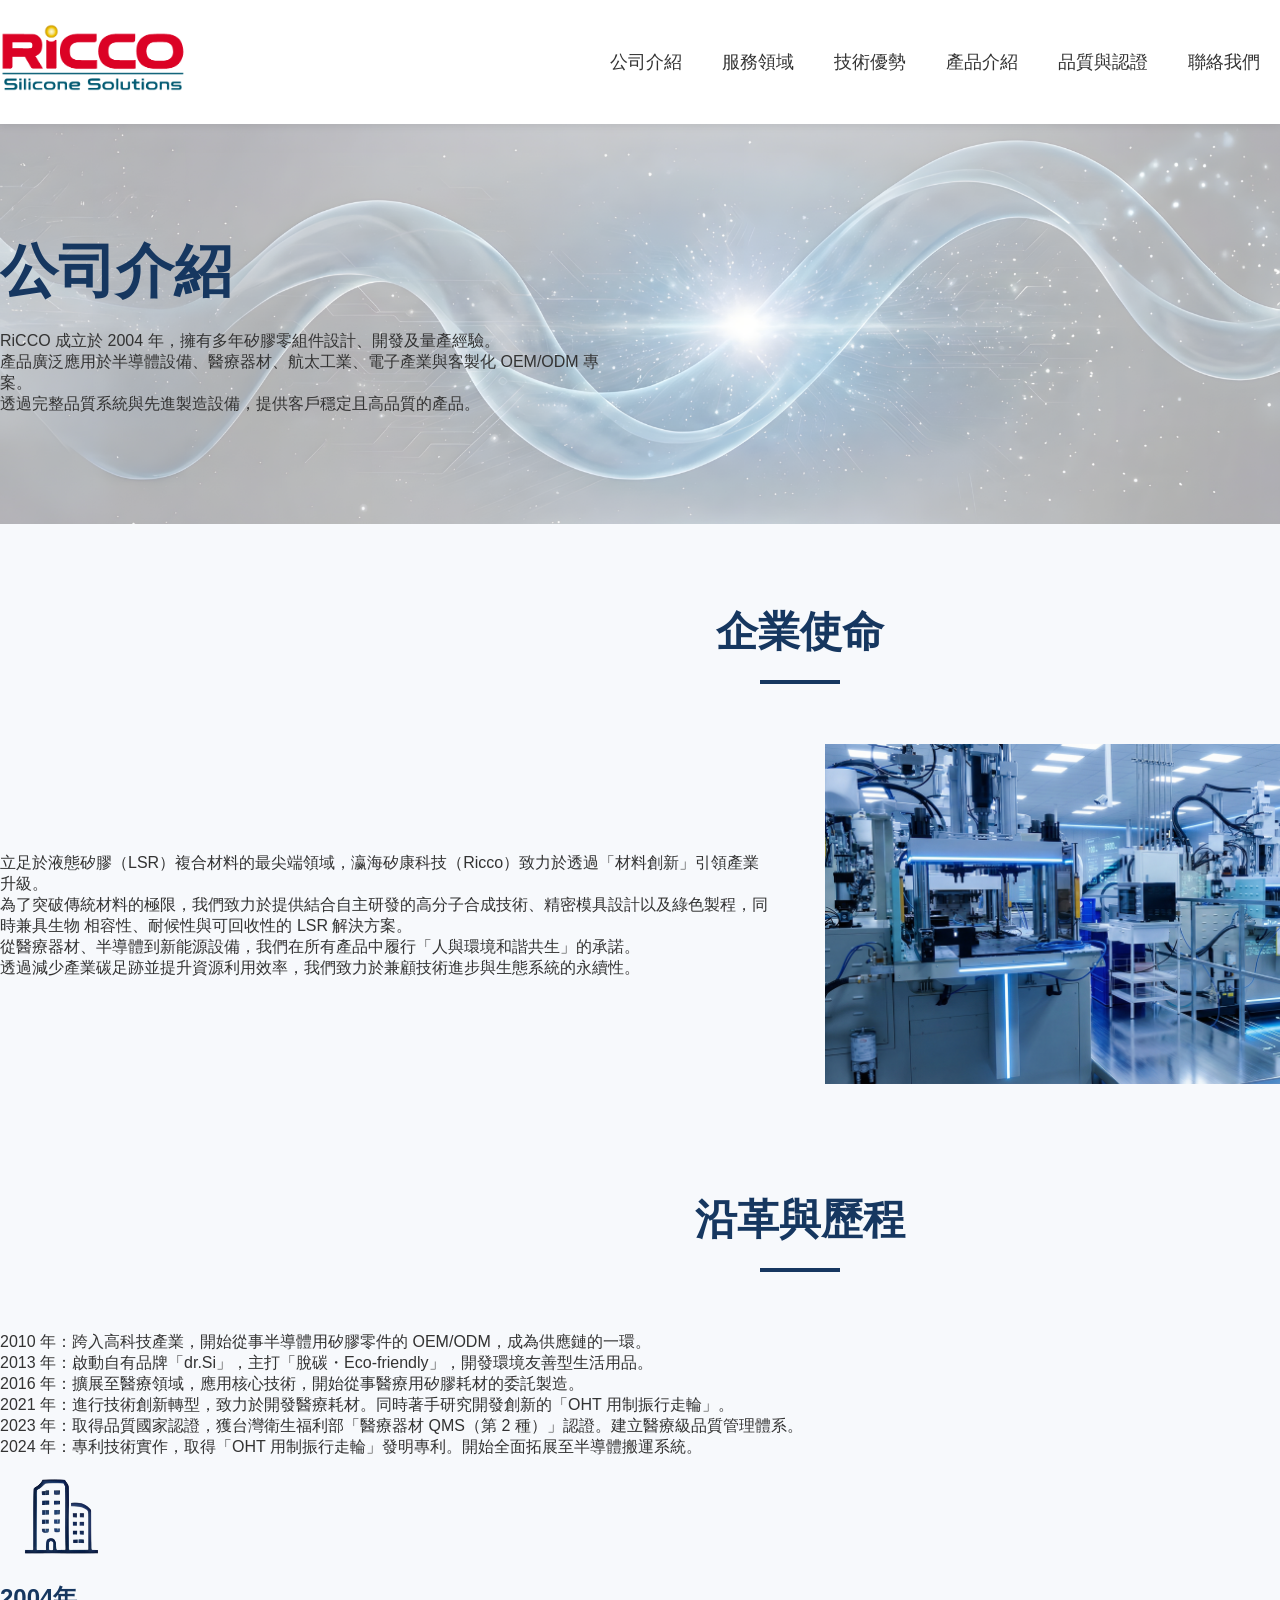
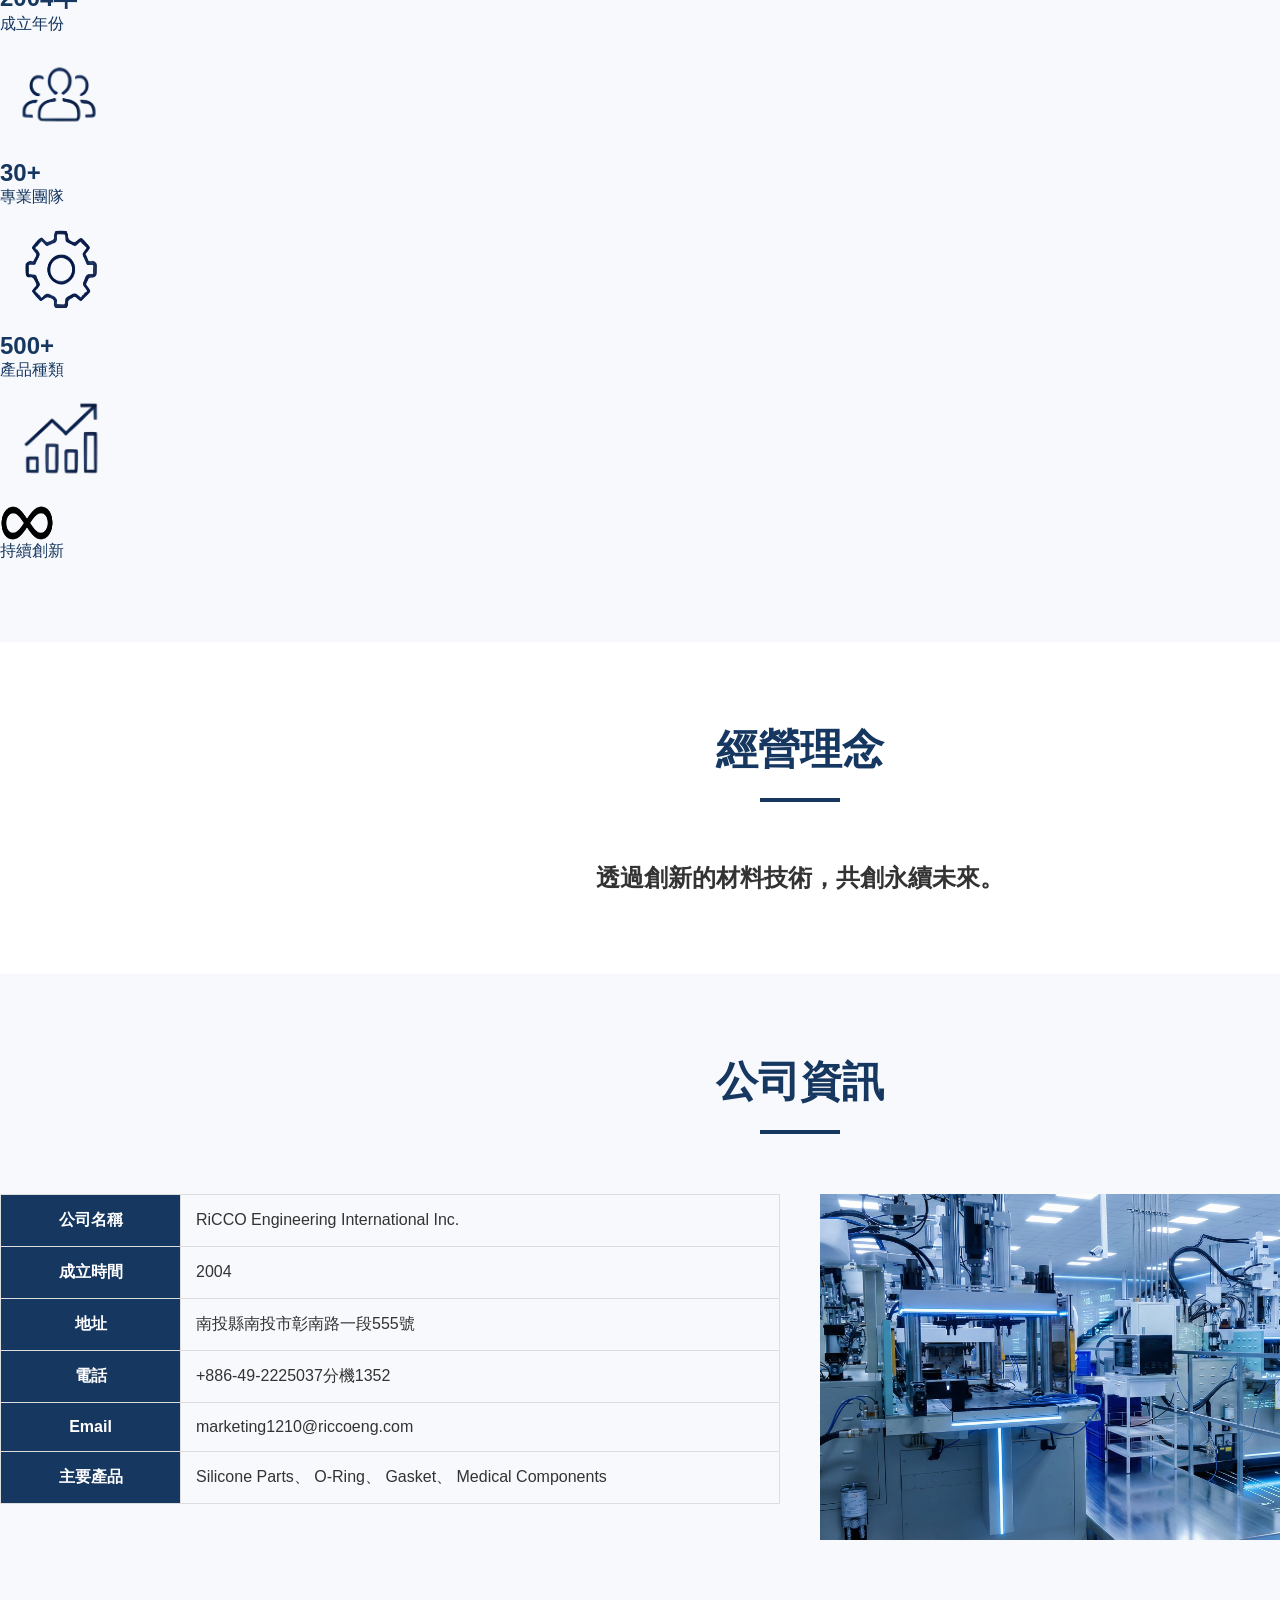
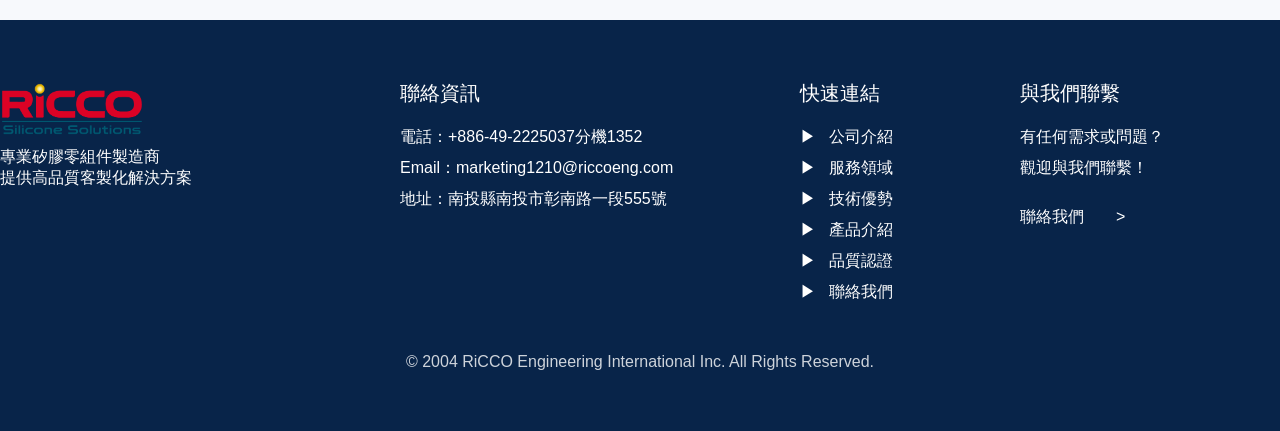
==== commit 85e63f53: "Add files via upload" ====
--- a/company.html
+++ b/company.html
@@ -18,31 +18,26 @@
 <header>
 
     <div class="navbar">
-
         <div class="logo">
-		<a href="index.html">
-			<img src="images/RiCCO-LOGO(去背).png" alt="回到首頁" width="40%">
-		</a>		
-        </div>
-		
+			<a href="index.html">
+				<img src="images/RiCCO-LOGO(去背).png" alt="回到首頁" width="40%">
+			</a>		
+        </div>		
 		<!-- HTML 選單結構 -->
 		<ul class="nav-menu">			
-			<li class="nav-item"><a href="company.html" class="nav-link  active" onclick="setActive(this)">公司介紹</a></li>
+			<li class="nav-item"><a href="company.html" class="nav-link" onclick="setActive(this)">公司介紹</a></li>
 			<li class="nav-item"><a href="#" class="nav-link" onclick="setActive(this)">服務領域</a></li>
 			<li class="nav-item"><a href="#" class="nav-link" onclick="setActive(this)">技術優勢</a></li>
 			<li class="nav-item"><a href="product.html" class="nav-link" onclick="setActive(this)">產品介紹</a></li>
 			<li class="nav-item"><a href="quality.html" class="nav-link" onclick="setActive(this)">品質與認證</a></li>
-			<li class="nav-item"><a href="#" class="nav-link" onclick="setActive(this)">聯絡我們</a></li>			
-		</ul>
-		
+			<li class="nav-item"><a href="contact.html" class="nav-link" onclick="setActive(this)">聯絡我們</a></li>			
+		</ul>		
 		<!-- HTML 選單結構 -->
 		<ul class="nav-menu">	
 			<li class="nav-item"><a href="#" class="nav-link2 active" onclick="setActive2(this)">繁中</a></li>
 			<li class="nav-item"><a href="#" class="nav-link2" onclick="setActive2(this)">EN</a></li>
-			<li class="nav-item"><a href="#" class="nav-link2" onclick="setActive2(this)">日本語</a></li>
-			
+			<li class="nav-item"><a href="#" class="nav-link2" onclick="setActive2(this)">日本語</a></li>			
 		</ul>
-
 		<!-- JavaScript 切換點擊狀態 -->
 		<script>
 			function setActive(element) {
@@ -53,8 +48,7 @@
 				// 為當前點擊的項目加上 active 類別
 				element.classList.add('active');
 			}
-		</script>
-		
+		</script>		
 		<!-- JavaScript 切換點擊狀態 -->
 		<script>
 			function setActive2(element) {
@@ -65,8 +59,7 @@
 				// 為當前點擊的項目加上 active 類別
 				element.classList.add('active');
 			}
-		</script>		
-
+		</script>
     </div>
 	
 </header>
@@ -81,11 +74,22 @@
 		<h1>
 			公司介紹
 		</h1>
+		
+		<!--
 		<p> 
 			RiCCO Engineering International Inc.致力於精密矽膠產品的開發與製造&#65292;<br>
 			提供半導體&#12289;醫療&#12289;航太及工業領域高品質矽膠解決方案&#12290;<br>
 			提供半導體&#12289;醫療&#12289;航太與 ODM / OEM&#65292;相關矽膠零組件與客製化服務&#12290;
 		</p>
+		-->
+		
+		<p>
+			RiCCO 成立於 2004 年，擁有多年矽膠零組件設計、開發及量產經驗。<br>		
+			產品廣泛應用於半導體設備、醫療器材、航太工業、電子產業與客製化 OEM/ODM 專案。<br>	
+			透過完整品質系統與先進製造設備，提供客戶穩定且高品質的產品。
+		</p>	
+		
+		
 	</div>	
 </div>
 
@@ -103,38 +107,41 @@
     <div class="container">
 
         <h2 class="section-title">
-            關於 RiCCO
+            企業使命
         </h2>	
 		
 		
 		<div class="about-grid">
+			<div>
+				<p>
+				立足於液態矽膠（LSR）複合材料的最尖端領域，瀛海矽康科技（Ricco）致力於透過「材料創新」引領產業升級。<br>
+				為了突破傳統材料的極限，我們致力於提供結合自主研發的高分子合成技術、精密模具設計以及綠色製程，同時兼具生物	相容性、耐候性與可回收性的 LSR 解決方案。<br>
+				從醫療器材、半導體到新能源設備，我們在所有產品中履行「人與環境和諧共生」的承諾。<br>
+				透過減少產業碳足跡並提升資源利用效率，我們致力於兼顧技術進步與生態系統的永續性。
+				</p>
+			</div>
+			<div>
+				<img src="images/工廠照片.png" class="factory-image" alt="Company">
+			</div>
+			<br>
+			<br>
+			<br>
+        </div>
+		
+		<h2 class="section-title">
+            沿革與歷程
+        </h2>
+		
 		<div>
 			<p>
-				RiCCO 成立於 2004 年，
-				擁有多年矽膠零組件設計、
-				開發及量產經驗。
+			2010 年：跨入高科技產業，開始從事半導體用矽膠零件的 OEM/ODM，成為供應鏈的一環。<br>
+			2013 年：啟動自有品牌「dr.Si」，主打「脫碳・Eco-friendly」，開發環境友善型生活用品。<br>
+			2016 年：擴展至醫療領域，應用核心技術，開始從事醫療用矽膠耗材的委託製造。<br>
+			2021 年：進行技術創新轉型，致力於開發醫療耗材。同時著手研究開發創新的「OHT 用制振行走輪」。<br>
+			2023 年：取得品質國家認證，獲台灣衛生福利部「醫療器材 QMS（第 2 種）」認證。建立醫療級品質管理體系。<br>
+			2024 年：專利技術實作，取得「OHT 用制振行走輪」發明專利。開始全面拓展至半導體搬運系統。
 			</p>
-			<p>
-				產品廣泛應用於半導體設備、
-				醫療器材、航太工業、
-				電子產業與客製化 OEM / ODM 專案。
-			</p>
-			<p>
-				透過完整品質系統與先進製造設備，
-				提供客戶穩定且高品質的產品。
-			</p>
-		</div>
-
-		<div>
-			<img src="images/product-family.jpg"
-				 alt="Products">
-		</div>
-		<br>
-		<br>
-		<br>
-        </div>
-		
-		
+		</div>
 		
         <!--
         <div class="stats-grid">
@@ -185,46 +192,44 @@
         </div>
 		-->
 		
-		<div class="advantages">
-			<div class="adv">
-				<div class="icon">
-				<img src="images/成立年份icon.png" width="96" height="96">
+		<div class="advantages3">
+			<div class="adv3">
+				<div class="icon3">
+					<img src="images/成立年份icon.png" width="120" height="120">
 				</div>
 				<div class="display-v">
-				<h4>成立年份</h4>
-				<p>2004年</p>			
-				</div>
-			</div>
-			<div class="adv">
-				<div class="icon">
-				<img src="images/專業團隊icon.png" width="96" height="96">
+					<h1>2004年</h1>
+					<p>成立年份</p>			
+				</div>
+			</div>
+			<div class="adv3">
+				<div class="icon3">
+					<img src="images/專業團隊icon.png" width="120" height="120">
 				</div>
 				<div class="display-v">
-				<h4>專業團隊</h4>
-				<p>+ 人</p>			
-				</div>
-			</div>
-			<div class="adv">
-				<div class="icon">
-				<img src="images/產品種類icon.png" width="96" height="96">
+					<h1>30+</h1>
+					<p>專業團隊</p>			
+				</div>
+			</div>
+			<div class="adv3">
+				<div class="icon3">
+					<img src="images/產品種類icon.png" width="120" height="120">
 				</div>
 				<div class="display-v">
-				<h4>服務客戶</h4>
-				<p>+ 家</p>				
-				</div>
-			</div>
-			<div class="adv">
-				<div class="icon">
-				<img src="images/產品種類icon.png" width="96" height="96">
+					<h1>500+</h1>
+					<p>產品種類</p>				
+				</div>
+			</div>
+			<div class="adv3">
+				<div class="icon3">
+					<img src="images/持續創新icon.png" width="120" height="120">
 				</div>
 				<div class="display-v">
-				<h4>外銷國家</h4>
-				<p>+ 國</p>				
+					<img src="images/infinity.png" width="54" height="36">
+					<p>持續創新</p>				
 				</div>
 			</div>			
 		</div>
-		
-		
 
     </div>
 
@@ -239,43 +244,38 @@
         <h2 class="section-title">
             經營理念
         </h2>
-
+		
+		<div style="display: flex; justify-content: center;">
+			<h2>透過創新的材料技術，共創永續未來。</h2>
+		</div>
+		
+		<!-- 
         <div class="vision-grid">
-
             <div class="vision-card">
-
                 <h3>品質第一</h3>
-
                 <p>
                     建立完善品質管理制度，<br>
                     確保產品穩定可靠。
                 </p>
-
             </div>
 
             <div class="vision-card">
-
                 <h3>客戶至上</h3>
-
                 <p>
                     深入了解客戶需求，<br>
                     提供最佳技術支援。
                 </p>
-
             </div>
 
             <div class="vision-card">
-
                 <h3>持續創新</h3>
-
                 <p>
                     持續投入技術研發，<br>
                     提升市場競爭力。
                 </p>
-
-            </div>
-
+            </div>
         </div>
+		 -->
 
     </div>
 
@@ -338,7 +338,7 @@
 
             <div>
 
-                <img src="images/factory.jpg"
+                <img src="images/工廠照片.png"
                      class="factory-image"
                      alt="Factory">
 
@@ -355,12 +355,10 @@
 <footer>
 
 	<div class="footer-grid">
-
 		<div>
 			<div class="logo">
 			<img src="images/RiCCO-LOGO(去背).png" width="40%">
 			</div>
-
 			<p>
 			專業矽膠零組件製造商<br>提供高品質客製化解決方案
 			</p>
@@ -377,19 +375,13 @@
 
 		<div>
 			<div class="footer-title">快速連結</div>
-			<ul>
+			<ul class="grid-container">
 			<li><a href="company.html">&#9654 &nbsp; 公司介紹</a></li>
 			<li>&#9654 &nbsp; 服務領域</li>
-			<li>&#9654 &nbsp; 技術優勢</li>
-			</ul>
-		</div>
-
-		<div>
-			<div class="footer-title">&nbsp;</div>
-			<ul>
+			<li>&#9654 &nbsp; 技術優勢</li>	
 			<li><a href="product.html">&#9654 &nbsp; 產品介紹</a></li>
 			<li><a href="quality.html">&#9654 &nbsp; 品質認證</a></li>
-			<li><a href="https://www.surveycake.com/s/nxPva" target="_blank">&#9654 &nbsp; 聯絡我們</a></li>
+			<li><a href="contact.html">&#9654 &nbsp; 聯絡我們</a></li>
 			</ul>
 		</div>		
 
@@ -398,15 +390,16 @@
 			<ul>
 			<li>有任何需求或問題？</li>
 			<li>觀迎與我們聯繫！</li>
-			<li><a href="https://www.surveycake.com/s/nxPva" target="_blank"> 聯絡我們</a></li>
-			</ul>
-		</div>
-
-
+			<br>
+			<li><a href="contact.html" class="btn3">
+				聯絡我們&emsp;&emsp;>
+			</a></li>			
+			</ul>			
+		</div>
 	</div>
 
 	<div class="copyright">
-	© 2004 RiCCO Engineering International Inc. All Rights Reserved.
+		© 2004 RiCCO Engineering International Inc. All Rights Reserved.
 	</div>
 
 </footer>
--- a/css/style.css
+++ b/css/style.css
@@ -6,10 +6,10 @@
 }
 
 body{
-    background:#f5f7fa;
+    background:white;
     color:#333;
 }
-
+/* background:#f5f7fa; */
 
 /* ===== Header ===== */
 
@@ -58,18 +58,106 @@
     color:#0b4ea2;
 }
 
+/* 基礎選單樣式 */
+.nav-menu {
+	list-style: none;
+	display: flex;
+	gap: 40px;
+}
+/* 
+	gap: 30px;
+	padding: 0;
+	margin: 50px;	
+	font-family: Arial, sans-serif; 
+*/
+
+
+.nav-item {
+	position: relative;
+}
+
+.nav-link {
+	text-decoration: none;
+	color: #333;
+	font-size: 18px;
+	font-weight: 500;
+	padding: 8px 0;
+	display: block;
+}
+.nav-link2 {
+	text-decoration: none;
+	color: #333;
+	font-size: 18px;
+	font-weight: 500;
+	padding: 8px 0;
+	display: block;
+}
+
+/* 核心：使用偽元素 ::after 製作底線效果 */
+.nav-link::after {
+	content: '';
+	position: absolute;
+	left: 0;
+	bottom: 0;
+	width: 100%;
+	height: 3px;
+	background-color: #007bff; /* 底線顏色 */
+	transform: scaleX(0);       /* 預設隱藏（縮小至 0） */
+	transform-origin: bottom right;
+	transition: transform 0.3s ease; /* 動態滑出效果 */
+}
+
+/* 滑鼠懸停與點擊選取後的底線狀態 */
+.nav-link:hover::after,
+.nav-link.active::after {
+	transform: scaleX(1);       /* 顯示底線（放大至 1） */
+	transform-origin: bottom left;
+}
+
+/* 已選取項目的文字顏色 */
+.nav-link.active {
+	color: #007bff; 
+}
+
+/* 核心：使用偽元素 ::after 製作底線效果 */
+.nav-link2::after {
+	content: '';
+	position: absolute;
+	left: 0;
+	bottom: 0;
+	width: 100%;
+	height: 3px;
+	background-color: #007bff; /* 底線顏色 */
+	transform: scaleX(0);       /* 預設隱藏（縮小至 0） */
+	transform-origin: bottom right;
+	transition: transform 0.3s ease; /* 動態滑出效果 */
+}
+
+/* 滑鼠懸停與點擊選取後的底線狀態 */
+.nav-link2:hover::after,
+.nav-link2.active::after {
+	transform: scaleX(1);       /* 顯示底線（放大至 1） */
+	transform-origin: bottom left;
+}
+
+/* 已選取項目的文字顏色 */
+.nav-link2.active {
+	color: #007bff; 
+}
+
 /* ===== Hero ===== */
 
 .hero{
-    height:400px;  /* 650px */
+    height:650px;
+	
     background-size:cover;
     background-position:center;
     display:flex;
     align-items:center;
 }
+/* height:650px; */
 
 /*
-
 .hero{
     height:400px; 
     background:    
@@ -95,6 +183,7 @@
     color:#6c7a89;
     letter-spacing:2px;
     margin-bottom:20px;
+	font-weight: bold;
 }
 
 .hero h1{
@@ -199,13 +288,23 @@
     gap:40px;
 }
 
+.advantages2{
+    display:grid;
+    grid-template-columns:repeat(5,1fr);
+    gap:40px;
+}
+
 .adv{
 	display:flex;
     text-align:center;
     background:white;
     padding:40px 20px;
-	gap: 12px;	
-	
+	gap: 12px;		
+}
+
+.adv2 { 
+  margin: 0 auto;
+  padding: 20px;
 }
 
 .icon{
@@ -214,26 +313,74 @@
     margin-bottom:20px;
 }
 
+.display-h{
+	display:flex;
+	color:#163760;	
+	align-items: flex-start;	
+}
+
+
 .display-v{
 	display:flex;
+	color:#163760;
 	flex-direction: column;
 	align-items: flex-start;	
 }
 
+.display-v2{
+	display:flex;
+	color:#163760;
+	flex-direction: column;
+	align-items: flex-start; 	   
+	justify-content: center;  
+	height: 250px;            /* 必須設定容器高度 */	
+	text-align: start;
+}
 
 .adv h4{
     margin-bottom:15px;
 }
 
 
+/* 上半部：使用 Flexbox 左右排列 */
+.top-section {
+  display: flex;
+  align-items: center; /* 上下垂直置中 */
+  margin-bottom: 20px;
+}
+
+/* 上半部左邊 (圖示) */
+.left-icon {
+  flex: 0 0 100px; /* 固定寬度 100px */
+  margin-right: 20px;
+}
+.left-icon img {
+  width: 100%;
+  height: auto;
+}
+
+/* 上半部右邊 (文字) */
+.right-text {
+  flex: 1; /* 佔滿剩餘寬度 */
+}
+
+.bottom-section {
+  display: flex;
+  align-items: center; /* 上下垂直置中 */
+  margin-bottom: 20px;
+  text-align: center;
+}
+
+
 
 
 
 /* ===== Certifications ===== */
 
 .cert-area{
-    background:#eef3f8;
-}
+    background:white;
+}
+/* background:#eef3f8; */
 
 .certs{
     display:grid;
@@ -303,8 +450,9 @@
 .navbar,
 .footer-grid,
 .hero-content{
-    width:95%;
-}
+    width:100%;
+}
+/* width:95%; */
 
 .services,
 .advantages,
@@ -384,20 +532,21 @@
 }
 
 .cert-gallery{
-    background:#fafafa;
-    padding:80px 0;
-}
+    background:white;
+    padding:80px 0;
+}
+/* background:#fafafa; */
 
 .gallery-grid{
     display:grid;
-    grid-template-columns:repeat(4,1fr);
+    grid-template-columns:repeat(5,1fr);
     gap:25px;
 }
 
 .gallery-card{
     background:white;
     border:1px solid #ddd;
-}
+	text-align:center;}
 
 .gallery-card img{
     height:280px;
@@ -407,6 +556,7 @@
 
 .gallery-info{
     padding:20px;
+	vertical-align:center;
 }
 
 
@@ -478,9 +628,10 @@
 ========================= */
 
 .product-section{
-    background:#fafafa;
-    padding:80px 0;
-}
+    background:white;
+    padding:80px 0;
+}
+/* background:#fafafa; */
 
 .product-grid{
     display:grid;
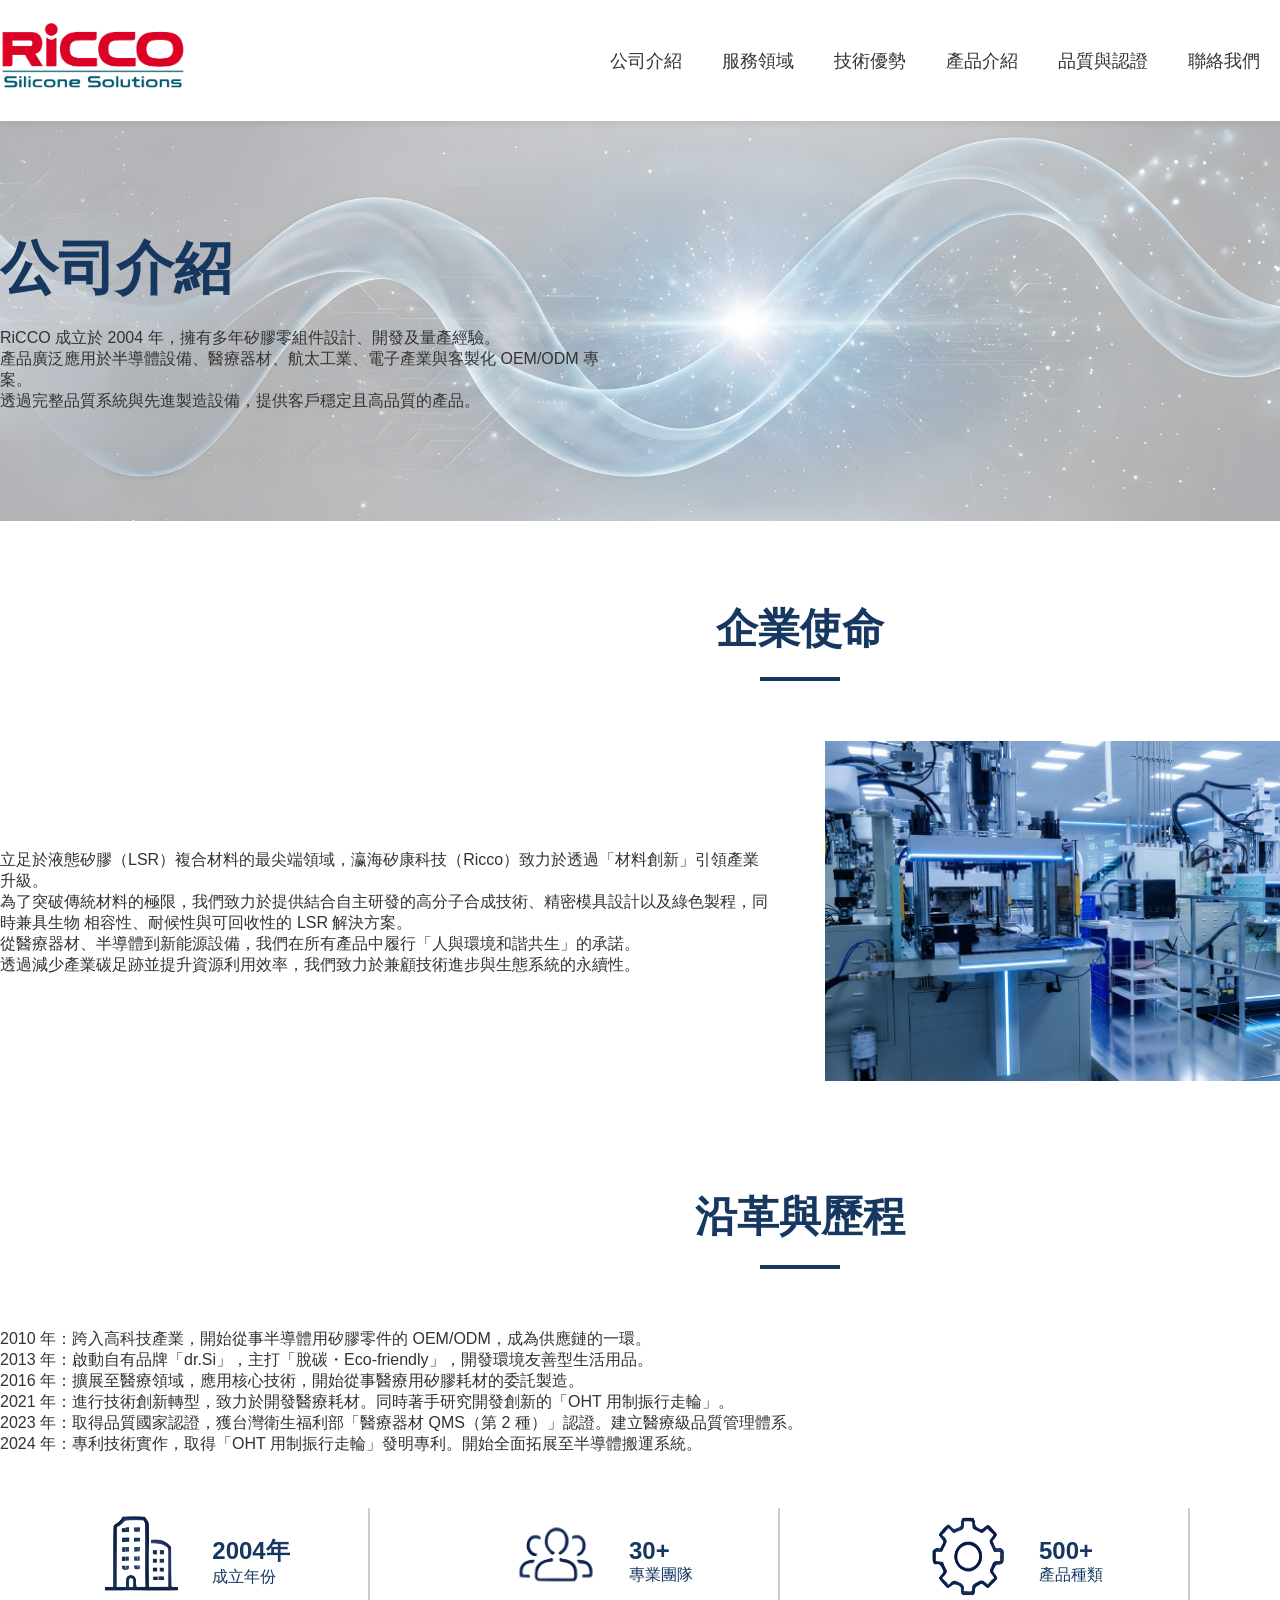
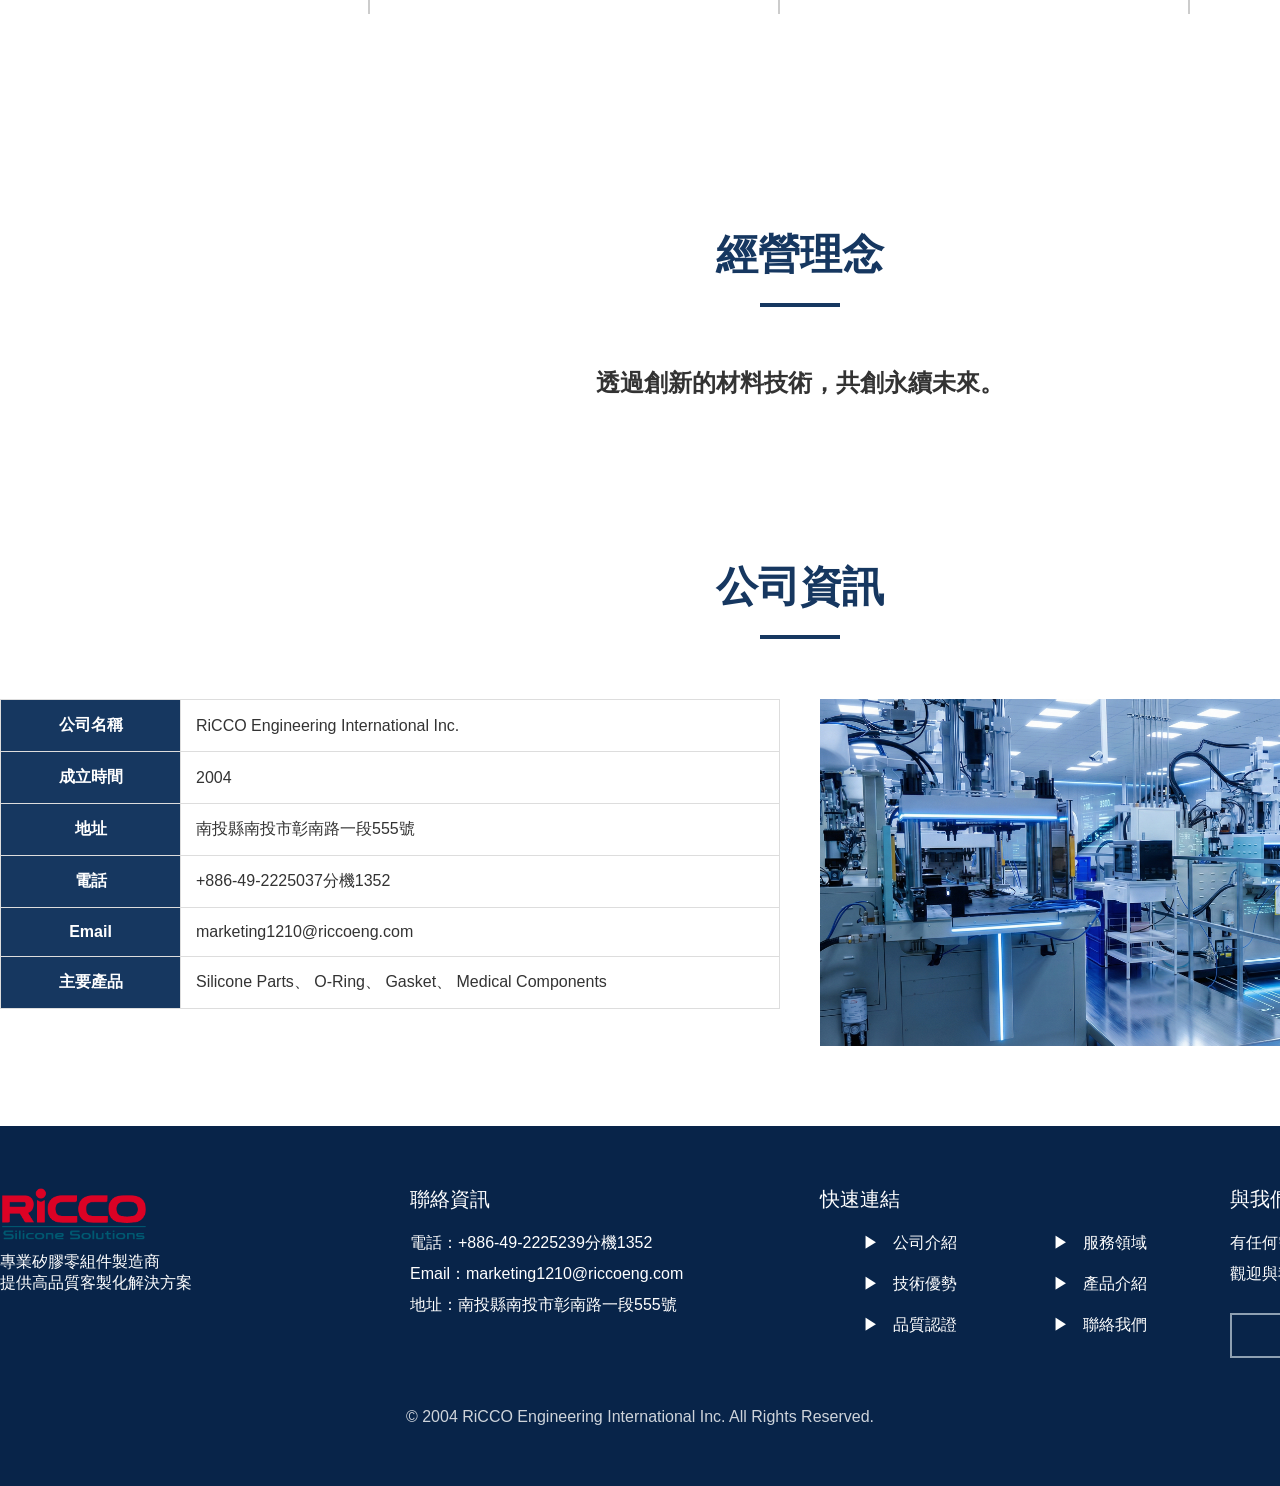
==== commit 5189b5e0: "Update company.html" ====
--- a/company.html
+++ b/company.html
@@ -367,7 +367,7 @@
 		<div>
 			<div class="footer-title">聯絡資訊</div>
 			<ul>
-			<li>電話：+886-49-2225037分機1352</li>
+			<li>電話：+886-49-2225239分機1352</li>
 			<li>Email：marketing1210@riccoeng.com</li>
 			<li>地址：南投縣南投市彰南路一段555號</li>
 			</ul>
@@ -406,4 +406,4 @@
 
 </body>
 
-</html>+</html>
--- a/css/style.css
+++ b/css/style.css
@@ -148,14 +148,13 @@
 /* ===== Hero ===== */
 
 .hero{
-    height:650px;
-	
+    height:650px;	
     background-size:cover;
     background-position:center;
     display:flex;
     align-items:center;
 }
-/* height:650px; */
+
 
 /*
 .hero{
@@ -207,6 +206,27 @@
     text-decoration:none;
 }
 
+.btn2{   
+    margin-top:35px;
+    padding:14px 40px; 
+	display: inline-block;
+    background-color: #ffffff;    /* 白底 */
+    border: 2px solid #000000;    /* 黑框：2px 粗細、實線、黑色 */
+    color: #000000;               /* 文字顏色：黑色 */
+    text-decoration: none;        /* 移除超連結底線 (若為 <a> 標籤) */
+    padding: 10px 20px;           /* 內距：上下 10px，左右 20px (撐開框框空間) */	
+}
+
+.btn3{         
+    background:#082449
+    color:white; 
+	display: inline-block;
+	background-color: #082449;    /* 白底 */
+	border: 2px solid #8EA0B2;    /* 黑框：2px 粗細、實線、黑色 */	
+	text-decoration: none;        /* 移除超連結底線 (若為 <a> 標籤) */
+	padding: 10px 60px;           /* 內距：上下 10px，左右 20px (撐開框框空間) */
+}
+
 /* ===== Section ===== */
 
 section{
@@ -217,6 +237,42 @@
     width:1600px; /* 1200px */
     margin:auto;
 }
+
+.container2{
+    width:1600px; /* 1200px */
+    margin:auto;
+}
+
+/* 基本設定：圖片預設無透明度，並加上平滑過渡效果 */
+.container2 img {
+  width: 30%; /* 依版面需求調整寬度 */
+  opacity: 1;
+  transition: opacity 0.4s ease-in-out;
+}
+
+/* 當滑鼠移到整個容器時，將所有圖片淡化為 0.3 (30% 不透明度)
+.container2:hover img {
+  opacity: 0.3;
+}
+ */
+ 
+/* 當滑鼠單獨移到某張圖片上方時，該張圖片恢復為 1 (完全不透明)
+.container2 img:hover {
+  opacity: 1;
+}
+ */ 
+
+
+/* 當滑鼠進入「總容器」時，把所有區塊都變淡 */
+.container2:hover .category-card {
+  opacity: 0.3;
+}
+
+/* 當滑鼠指到「特定區塊」時（不論是圖片或文字），該區塊恢復完全不透明 */
+.container2 .category-card:hover {
+  opacity: 1;
+}
+
 
 .section-title{
     text-align:center;
@@ -224,6 +280,28 @@
     color:#163760;
     margin-bottom:60px;
 }
+
+
+.section-title2{        
+    color:#163760;
+    margin-bottom:60px;
+	padding-left: 15px; 
+	position: relative;
+}
+
+.section-title2::before {
+  content: "";
+  position: absolute;
+  left: 0;
+  top: 50%;
+  transform: translateY(-50%); /* 讓線條垂直置中對齊文字 */
+  width: 5px; /* 線條寬度 */
+  height: 80%; /* 線條高度 */
+  background-color: #163760;  /* 線條顏色 #ff5722; */
+  border-radius: 2px; /* 讓線條邊緣變圓滑 */
+}
+
+
 
 .section-title:after{
     content:"";
@@ -294,6 +372,13 @@
     gap:40px;
 }
 
+
+.advantages3{
+    display:grid;
+    grid-template-columns:repeat(4,1fr);
+	gap:40px;	
+}
+
 .adv{
 	display:flex;
     text-align:center;
@@ -302,15 +387,52 @@
 	gap: 12px;		
 }
 
+
 .adv2 { 
   margin: 0 auto;
-  padding: 20px;
-}
+  padding: 20px;  
+}
+
+.adv3 {	  
+	display:flex;
+	text-align:center;
+	background:white;
+	padding:40px 20px;
+	gap: 12px;
+   
+	justify-content: center; 
+	align-items: center;          /*  讓子元件在垂直方向上「置中對齊」，確保各區塊對齊同一水平線 */
+	position: relative; /* 為了讓偽元素定位基準正確 */
+
+}
+
+  /* 移除最後一個區塊的隔線 */
+.adv3:last-child::after {
+    display: none;
+}
+
+  /* 透過偽元素繪製半高垂直隔線 */
+  .adv3::after {
+    content: '';
+    position: absolute;
+    right: 0;
+    top: 50%;
+    transform: translateY(-50%);
+    width: 2px; /* 隔線寬度 */
+    height: 50%; /* 隔線高度為父層的一半 */
+    background-color: #ccc; /* 隔線顏色 */
+  }
 
 .icon{
     font-size:50px;
     color:#163760;
     margin-bottom:20px;
+}
+
+.icon3{
+    font-size:50px;
+    color:#163760;
+	align-items: center;
 }
 
 .display-h{
@@ -337,6 +459,7 @@
 	text-align: start;
 }
 
+
 .adv h4{
     margin-bottom:15px;
 }
@@ -372,6 +495,72 @@
 }
 
 
+/* 單一欄位：佔寬 25% (扣除間距) */
+.block3 {
+  flex: 1 1 calc(25% - 20px);
+  background-color: #fff;
+  border-radius: 8px;
+  overflow: hidden;
+  /* box-shadow: 0 2px 5px rgba(0,0,0,0.1); */
+  display: flex;
+  flex-direction: column;
+}
+
+/* 上半區域：左右配置 */
+.upper-section {
+  display: flex;
+  padding: 20px;
+  gap: 15px;
+  
+  justify-content: flex-end;
+  
+  /* border-bottom: 1px solid #eee; */
+}
+
+
+/* 上半部的左區域（圖片容器）：設定為 flex 並水平置中 */
+.image-wrapper {
+  flex: 0 0 100px;      /* 固定左區域寬度，可依需求調整 */
+  display: flex;
+  /* justify-content: center;  讓圖片在左區域內水平置中 */
+  align-items: center;
+  
+  justify-content: flex-end;
+
+}
+
+
+.upper-section img {
+  width: 80px;
+  height: 80px;
+  object-fit: cover; 
+  border-radius: 4px;
+  
+  align-items: center; /* 上下垂直置中 */
+}
+
+.upper-section .text-content {
+  flex: 1;
+  font-size: 14px;
+  line-height: 1.5;
+  /* color: #333; */
+  
+  align-items: center; /* 上下垂直置中 */
+  text-align: center; /* 文字水平置中 */
+}
+
+/* 下半區域：文字水平置中 */
+.lower-section {
+  padding: 20px;
+  text-align: center; /* 文字水平置中 */
+  font-size: 16px;
+  font-weight: bold;
+  
+  /* color: #0066cc; */
+  /* background-color: #fafafa; */
+}
+
+
 
 
 
@@ -414,8 +603,10 @@
     width:1600px;  /* 1200px */
     margin:auto;
     display:grid;
-    grid-template-columns:2fr 2fr 1fr 1fr 2fr;
+    /* grid-template-columns:1fr 1fr 1fr 1fr 2fr; */
+	grid-template-columns:1fr 1fr 1fr 1fr;
     gap:40px;
+	column-rule: 1px solid #ccc; /* 快速設定垂直分隔線 */
 }
 
 .footer-title{
@@ -440,6 +631,23 @@
     text-align:center;
     margin-top:40px;
     opacity:.8;
+}
+
+.grid-container {
+  display: grid;
+  /* 定義 3 等份的欄位，寬度分別為 1fr */
+  grid-template-columns: repeat(2, 1fr); 
+  /* 定義間距 */
+  gap: 10px;
+  /* 清除 ul 預設的 padding 與清單符號 */
+  list-style: none;
+  padding: 0;
+}
+
+.grid-container li {
+  background-color: #082449;
+  /* padding: 10px; */
+  text-align: center;
 }
 
 /* ===== Responsive ===== */
@@ -650,6 +858,78 @@
     height:180px;
     object-fit:contain;
 }
+
+/* 網格佈局：水平分為四個區塊 */
+.container4 {
+	display: grid;
+	grid-template-columns: repeat(4, 1fr);
+	gap: 20px;
+	max-width: 1600px;
+	margin: 0 auto;
+	/* background-color: #D7DEE5; */
+	background-color: #F5F5F5;
+}
+
+/* 每個區塊設定 */
+.block4 {
+	background-color: #ffffff;
+	/* border: 1px solid #ddd; */
+	/* border-radius: 8px; */
+	overflow: hidden;
+	display: flex;
+	flex-direction: column;
+	background-color: #F5F5F5;
+}
+
+/* == 上方的區域 == */
+.block-top {
+	display: flex;
+	height: 120px; /* 200px根據需求調整高度 */
+	/* border-bottom: 1px solid #eee; */
+}
+
+/* 上面區域 - 左邊：圖垂直置中靠右 */
+.content-left {
+	flex: 1;
+	display: flex;
+	align-items: flex-end; /* 垂直置中 */
+	justify-content: flex-end; /* 水平靠右 */
+	padding-right: 15px;
+}
+
+.content-left img {
+	width: 108px;   /* 96px */
+	height: 108px;
+	object-fit: contain;
+}
+
+/* 上面區域 - 右邊：文字垂直置中靠左 */
+.content-right {
+	flex: 1;
+	display: flex;
+	align-items: center; /* 垂直置中 */
+	justify-content: flex-start; /* 水平靠左 */
+	padding-left: 15px;
+	font-size: 16px;
+	color: #333;
+}
+
+/* == 下面的區域 == */
+.block-bottom {
+	flex: 1;
+	min-height: 50px ; /* 100px根據需求調整高度 */
+	display: flex;
+	align-items: flex-start; /* 垂直置中 */
+	justify-content: center; /* 水平置中 */
+	padding: 15px;
+	text-align: center;
+	color: #666;
+	/* background-color: #fafafa; */
+}
+
+
+
+
 
 /* =========================
    Custom Capability
@@ -697,7 +977,7 @@
 
 .company-banner-grid{
     display:grid;
-    grid-template-columns:1fr 1fr;
+    /*grid-template-columns:1fr 1fr;*/
     gap:50px;
     align-items:center;
 }
@@ -733,10 +1013,11 @@
 ========================= */
 
 .company-statistics{
-    background:#f7f9fc;
+    background:white;
     padding:80px 0;
 }
-
+/* background:#f7f9fc; */
+ 
 .stats-grid{
     display:grid;
     grid-template-columns:repeat(4,1fr);
@@ -764,6 +1045,7 @@
 ========================= */
 
 .vision-section{
+	background:white;
     padding:80px 0;
 }
 
@@ -789,9 +1071,10 @@
 ========================= */
 
 .company-information{
-    background:#f7f9fc;
+    background:white;
     padding:80px 0;
 }
+/* background:#f7f9fc; */
 
 .info-grid{
     display:grid;
